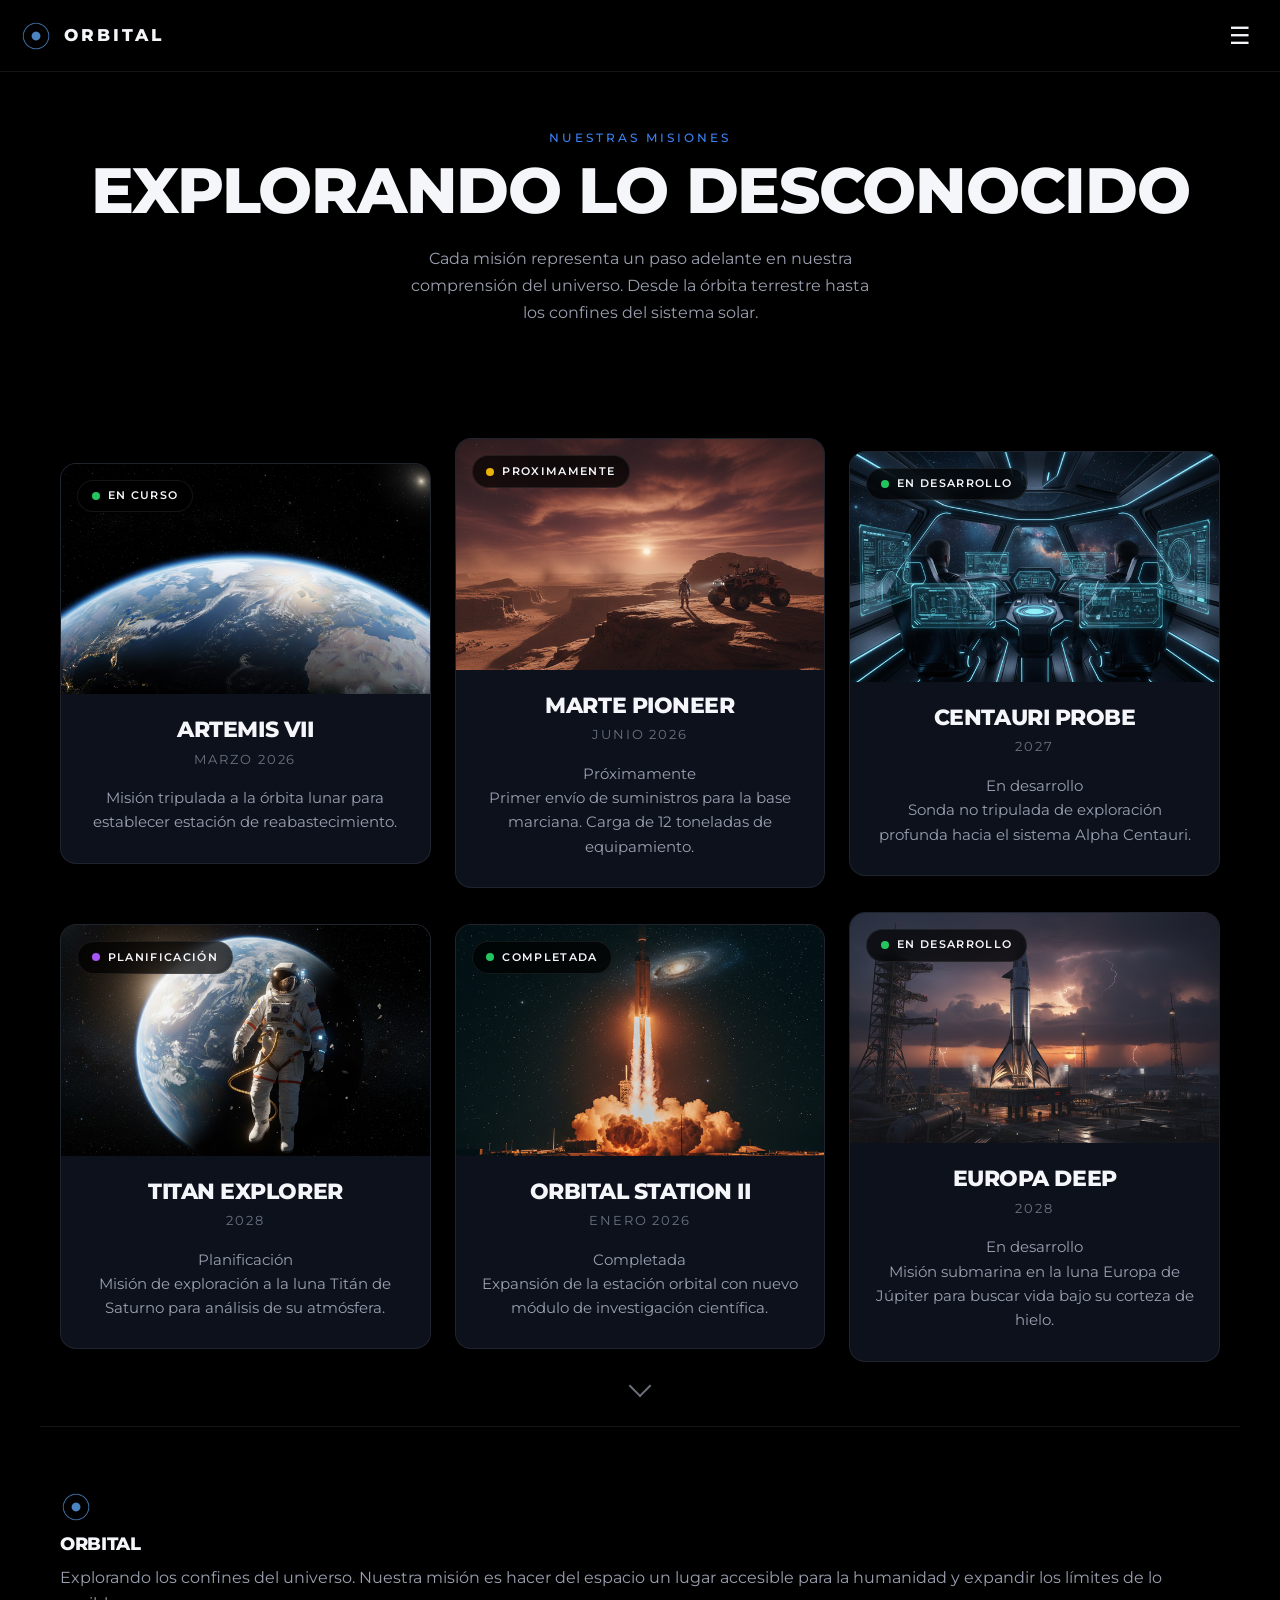
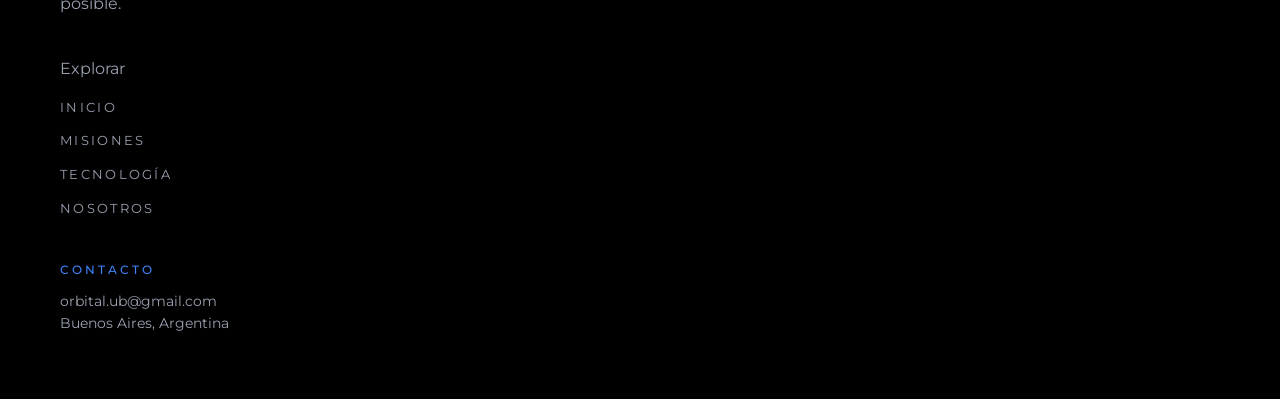
==== misiones.html @ 7d2181cd "misiones" ====
<!DOCTYPE html>
<html lang="es">

<head>
    <meta charset="UTF-8">
    <title>Orbital</title>
    <link rel="stylesheet" href="estilos.css">
</head>

<body class="pag-misiones">
    <!-- HEADER -->
    <header>
        <div id="logom">
            <img src="img/logo.png" alt="Logo Orbital">
        </div>
        <h1>Orbital</h1>
        <nav id="principal">
            <button aria-label="Abrir menú">☰</button>
            <ul>
                <li><a href="index.html">Inicio</a></li>
                <li><a href="misiones.html">Misiones</a></li>
                <li><a href="tecnologia.html">Tecnología</a></li>
                <li><a href="nosotros.html">Nosotros</a></li>
            </ul>
        </nav>
    </header>
    <!-- MAIN-->
    <main>
        <h4>Nuestras misiones</h4>
        <h2>Explorando lo desconocido</h2>
        <p>Cada misión representa un paso adelante en
            nuestra comprensión del universo. Desde la órbita
            terrestre hasta los confines del sistema solar.</p>
        <!-- ARTÍCULOS-->
        <section>
            <article>
                <figure id="tierram">
                    <img src="img/tierra.png" alt="vista espacial del planeta tierra">
                    <figcaption class="estado en-curso">En curso</figcaption>
                </figure>
                <h3>Artemis VII</h3>
                <p>Marzo 2026</p>
                <p>
                    Misión tripulada a la órbita lunar
                    para establecer estación de reabastecimiento.
                </p>
            </article>
            <article>
                <figure id="martem">
                    <img src="img/marte.png" alt="astronauta en el planeta marte">
                    <figcaption class="estado proximamente">Proximamente</figcaption>
                </figure>
                <h3>Marte pioneer</h3>
                <p>Junio 2026</p>
                <p>Próximamente</p>
                <p>
                    Primer envío de suministros para la base
                    marciana. Carga de 12 toneladas de equipamiento.
                </p>
            </article>
            <article>
                <figure id="misionm">
                    <img src="img/mision.png" alt="interior de nave espacial">
                    <figcaption class="estado en desarrollo">En desarrollo</figcaption>
                </figure>
                <h3>Centauri probe</h3>
                <p>2027</p>
                <p>En desarrollo</p>
                <p>
                    Sonda no tripulada de exploración
                    profunda hacia el sistema Alpha Centauri.
                </p>
            </article>
            <article>
                <figure id="astronautam">
                    <img src="img/astronauta.png" alt="astronauta en el espacio">
                    <figcaption class="estado planificacion">Planificación</figcaption>
                </figure>
                <h3>Titan explorer</h3>
                <p>2028</p>
                <p>Planificación</p>
                <p>
                    Misión de exploración a la luna Titán de
                    Saturno para análisis de su atmósfera.
                </p>
            </article>
            <article>
                <figure id="despeguem">
                    <img src="img/despegue.png" alt="despegue de una nave espacial">
                    <figcaption class="estado completada">Completada</figcaption>
                </figure>
                <h3>Orbital station II</h3>
                <p>Enero 2026</p>
                <p>Completada</p>
                <p>
                    Expansión de la estación orbital con
                    nuevo módulo de investigación científica.
                </p>
            </article>
            <article>
                <figure id="navem">
                    <img src="img/nave.png" alt="nave espacial por despegar">
                    <figcaption class="estado en desarrollo">En desarrollo</figcaption>
                </figure>
                <h3>Europa deep</h3>
                <p>2028</p>
                <p>En desarrollo</p>
                <p>
                    Misión submarina en la luna Europa de
                    Júpiter para buscar vida bajo su corteza
                    de hielo.
                </p>
            </article>
        </section>
    </main>
    <!-- FOOTER -->
    <footer>
        <section>
            <figure id="logo1">
                <img src="img/logo.png" alt="Logo Orbital">
            </figure>
            <h3>Orbital</h3>
            <p>
                Explorando los confines del universo. Nuestra misión es hacer del espacio
                un lugar accesible para la humanidad y expandir los límites de lo posible.
            </p>
        </section>
        <section>
            <p>Explorar</p>
            <nav id="final">
                <ul>
                    <li><a href="index.html">Inicio</a></li>
                    <li><a href="misiones.html">Misiones</a></li>
                    <li><a href="tecnologia.html">Tecnología</a></li>
                    <li><a href="nosotros.html">Nosotros</a></li>
                </ul>
            </nav>
        </section>
        <section>
            <h4>Contacto</h4>
            <address>
                <p>orbital.ub@gmail.com</p>
                <p>Buenos Aires, Argentina</p>
            </address>
        </section>
    </footer>
</body>

</html>
---- estilos.css ----
@import url('https://fonts.googleapis.com/css2?family=Montserrat:ital,wght@0,100..900;1,100..900&family=Roboto:ital,wght@0,100..900;1,100..900&display=swap');

body {
  font-family: "Montserrat", sans-serif;
  background-color: rgb(0, 0, 0);
  color: rgb(255, 249, 240);
}

/* variables */
:root {
  --color-bg: #000000;
  --color-bg-soft: #050810;
  --color-card: #0c111c;
  --color-card-hover: #131b2c;
  --color-text: #f5f6fa;
  --color-text-soft: #9aa0b0;
  --color-text-muted: #6b7280;
  --color-accent: #3b82f6;
  --color-accent-soft: #60a5fa;
  --color-border: rgba(255, 255, 255, 0.08);
  --color-border-strong: rgba(255, 255, 255, 0.15);

  /* Estados (misiones) */
  --status-green: #22c55e;
  --status-yellow: #eab308;
  --status-blue: #3b82f6;
  --status-purple: #a855f7;

  --font-base: "Montserrat", system-ui, -apple-system, "Segoe UI", Roboto, sans-serif;
  --font-display: "Montserrat", system-ui, -apple-system, sans-serif;

  --radius: 12px;
  --radius-lg: 16px;
  --container: 1200px;
  --header-h: 72px;
}

*,
*::before,
*::after {
  box-sizing: border-box;
  margin: 0;
  padding: 0;
}

html {
  scroll-behavior: smooth;
}

body {
  font-family: var(--font-base);
  font-weight: 400;
  background: var(--color-bg);
  color: var(--color-text);
  line-height: 1.6;
  -webkit-font-smoothing: antialiased;
  overflow-x: hidden;
}

img {
  display: block;
  max-width: 100%;
  height: auto;
}

a {
  color: inherit;
  text-decoration: none;
}

ul {
  list-style: none;
}

button {
  background: none;
  border: 0;
  color: inherit;
  cursor: pointer;
  font: inherit;
}

address {
  font-style: normal;
}

iframe {
  max-width: 100%;
  border: 0;
  border-radius: var(--radius);
}

/* tipografía */
h1,
h2,
h3 {
  font-family: var(--font-display);
  font-weight: 800;
  line-height: 1.05;
  letter-spacing: -0.02em;
  color: var(--color-text);
  text-transform: uppercase;
}

h1 {
  font-size: 1.1rem;
  letter-spacing: 0.18em;
}

h2 {
  font-size: clamp(2rem, 5.5vw, 4rem);
}

h3 {
  font-size: clamp(1.5rem, 3vw, 2.25rem);
}

h4 {
  font-family: var(--font-base);
  font-size: 0.75rem;
  font-weight: 500;
  letter-spacing: 0.25em;
  text-transform: uppercase;
  color: var(--color-accent);
}

p {
  color: var(--color-text-soft);
}

/* header */
body>header {
  position: fixed;
  top: 0;
  left: 0;
  right: 0;
  z-index: 100;
  display: flex;
  align-items: center;
  gap: 0.75rem;
  height: var(--header-h);
  padding: 0 1.25rem;
  background: rgba(0, 0, 0, 0.75);
  backdrop-filter: blur(12px);
  -webkit-backdrop-filter: blur(12px);
  border-bottom: 1px solid var(--color-border);
}

body>header>#logo,
body>header>#logom {
  display: flex;
  align-items: center;
  flex: 0 0 32px;
}

body>header>#logo img,
body>header>#logom img {
  width: 32px;
  height: 32px;
  object-fit: contain;
}

body>header>h1 {
  font-size: 1.05rem;
  letter-spacing: 0.18em;
  margin-right: auto;
}

/* nav principal */
nav#principal {
  position: relative;
}

nav#principal button {
  font-size: 1.5rem;
  line-height: 1;
  padding: 0.4rem 0.6rem;
  border-radius: 8px;
  transition: background 0.2s;
}

nav#principal button:hover {
  background: var(--color-border);
}

nav#principal ul {
  display: none;
  position: absolute;
  top: calc(100% + 0.75rem);
  right: 0;
  min-width: 220px;
  background: rgba(8, 12, 24, 0.98);
  border: 1px solid var(--color-border);
  border-radius: var(--radius);
  padding: 0.5rem;
  flex-direction: column;
}

nav#principal:focus-within ul,
nav#principal ul.open {
  display: flex;
}

nav#principal ul li a {
  display: block;
  padding: 0.6rem 0.9rem;
  border-radius: 8px;
  font-size: 0.85rem;
  letter-spacing: 0.18em;
  text-transform: uppercase;
  color: var(--color-text-soft);
  transition: background 0.2s, color 0.2s;
}

nav#principal ul li a:hover {
  background: var(--color-border);
  color: var(--color-text);
}

/* MAIN */
main {
  display: flex;
  flex-direction: column;
  padding-top: var(--header-h);
}

/* index*/
main>section:first-of-type {
  position: relative;
  min-height: 100vh;
  display: flex;
  flex-direction: column;
  align-items: center;
  justify-content: center;
  text-align: center;
  padding: 4rem 1.25rem 2rem;
  overflow: hidden;
}

#despeguei {
  position: absolute;
  inset: 0;
  z-index: -1;
}

#despeguei img {
  width: 100%;
  height: 100%;
  object-fit: cover;
  object-position: center;
  opacity: 0.85;
}

#despeguei::after {
  content: "";
  position: absolute;
  inset: 0;
  background: linear-gradient(180deg,
      rgba(0, 0, 0, 0.55) 0%,
      rgba(0, 0, 0, 0.2) 40%,
      rgba(0, 0, 0, 0.85) 100%);
}

main>section:first-of-type h4 {
  margin-bottom: 1rem;
}

main>section:first-of-type h2 {
  margin-bottom: 1.25rem;
}

main>section:first-of-type p {
  max-width: 520px;
  color: var(--color-text-soft);
}

main>section:first-of-type::after {
  content: "";
  position: absolute;
  bottom: 2rem;
  left: 50%;
  width: 16px;
  height: 16px;
  border-right: 2px solid var(--color-text-soft);
  border-bottom: 2px solid var(--color-text-soft);
  transform: translateX(-50%) rotate(45deg);
  opacity: 0.7;
  animation: bounce 2s infinite;
}

@keyframes bounce {

  0%,
  100% {
    transform: translateX(-50%) rotate(45deg) translateY(0);
  }

  50% {
    transform: translateX(-50%) rotate(45deg) translateY(8px);
  }
}

/* sección 2*/
main>section:nth-of-type(2) {
  display: flex;
  flex-direction: column;
}

/* estadísticas*/
main>section:nth-of-type(2)>ul {
  display: flex;
  flex-wrap: wrap;
  justify-content: center;
  gap: 2.5rem 1rem;
  padding: 4rem 1.25rem;
  max-width: var(--container);
  width: 100%;
  margin: 0 auto;
  text-align: center;
}

main>section:nth-of-type(2)>ul li {
  flex: 1 1 calc(50% - 1rem);
  /* 2 columnas en mobile */
  display: flex;
  flex-direction: column;
  gap: 0.4rem;
  min-width: 120px;
}

main>section:nth-of-type(2)>ul li h4 {
  font-family: var(--font-display);
  font-size: clamp(2rem, 6vw, 3rem);
  font-weight: 800;
  color: var(--color-text);
  letter-spacing: -0.02em;
  text-transform: none;
}

main>section:nth-of-type(2)>ul li a {
  font-size: 0.7rem;
  letter-spacing: 0.2em;
  text-transform: uppercase;
  color: var(--color-text-soft);
  cursor: default;
}

/*misión destacada*/
main>section:nth-of-type(2)>section:nth-of-type(1) {
  display: flex;
  flex-direction: column;
  gap: 2rem;
  align-items: stretch;
  padding: 3rem 1.25rem;
  max-width: var(--container);
  width: 100%;
  margin: 0 auto;
}

#astronautai {
  flex: 1 1 50%;
}

#astronautai img {
  width: 100%;
  aspect-ratio: 4 / 3;
  object-fit: cover;
  border-radius: var(--radius);
}

main>section:nth-of-type(2)>section:nth-of-type(1) article {
  flex: 1 1 50%;
  display: flex;
  flex-direction: column;
  justify-content: center;
  gap: 1rem;
}

main>section:nth-of-type(2)>section:nth-of-type(1) article h2 {
  font-size: clamp(1.75rem, 4vw, 2.5rem);
  line-height: 1.1;
}

main>section:nth-of-type(2)>section:nth-of-type(1) article a {
  margin-top: 0.5rem;
  align-self: flex-start;
  font-size: 0.75rem;
  letter-spacing: 0.2em;
  text-transform: uppercase;
  color: var(--color-text);
  border-bottom: 1px solid var(--color-border-strong);
  padding-bottom: 0.4rem;
  transition: color 0.2s, border-color 0.2s;
}

main>section:nth-of-type(2)>section:nth-of-type(1) article a:hover {
  color: var(--color-accent);
  border-color: var(--color-accent);
}

/* vanguardia */
#vanguardia {
  padding: 3rem 1.25rem;
  max-width: var(--container);
  width: 100%;
  margin: 0 auto;
  display: flex;
  flex-direction: column;
  gap: 1.5rem;
}

#vanguardia h4 {
  margin-bottom: 0;
}

#vanguardia h2 {
  font-size: clamp(1.75rem, 4vw, 2.5rem);
  line-height: 1.1;
}

#vanguardia ul {
  display: flex;
  flex-direction: column;
  gap: 1.5rem;
}

#vanguardia ul li {
  display: flex;
  flex-direction: column;
  gap: 0.5rem;
  padding: 1.5rem;
  background: var(--color-card);
  border-radius: var(--radius);
  border: 1px solid var(--color-border);
}

#vanguardia>a {
  align-self: flex-start;
  font-size: 0.75rem;
  letter-spacing: 0.2em;
  text-transform: uppercase;
  color: var(--color-text);
  border-bottom: 1px solid var(--color-border-strong);
  padding-bottom: 0.4rem;
  transition: color 0.2s, border-color 0.2s;
}

#vanguardia>a:hover {
  color: var(--color-accent);
  border-color: var(--color-accent);
}

/* tierra */
#ungransalto {
  padding: 3rem 1.25rem;
  max-width: var(--container);
  width: 100%;
  margin: 0 auto;
  display: flex;
  flex-direction: column;
  gap: 1.5rem;
}

#tierrai img {
  width: 100%;
  aspect-ratio: 4 / 3;
  object-fit: cover;
  border-radius: var(--radius);
}

#ungransalto h3 {
  font-size: clamp(1.75rem, 4vw, 2.5rem);
  line-height: 1.1;
}
/* TECNOLOGÍA - MOBILE FIRST */

main {
  padding-top: var(--header-h);
}

/* ancho general de la página tecnología */
.pag-tecnologia main > h4,
.pag-tecnologia main > h2,
.pag-tecnologia main > p,
.pag-tecnologia main > h3,
.pag-tecnologia #misiont,
.pag-tecnologia .cards-grid {
  width: min(100% - 2.5rem, 1200px);
  margin-left: auto;
  margin-right: auto;
}

/* texto superior */
.pag-tecnologia main > h4 {
  padding-top: 3.5rem;
  margin-bottom: 0.8rem;
  font-size: 0.7rem;
  letter-spacing: 0.22em;
}

.pag-tecnologia main > h2  {
  font-size: clamp(1.9rem, 10vw, 3.8rem);
  line-height: 0.95;
  margin-bottom: 1.2rem;
  max-width: 520px;
}

.pag-tecnologia main > p {
  font-size: 1rem;
  line-height: 1.8;
  max-width: 480px;
  margin-bottom: 2.2rem;
}

/* imagen */
.pag-tecnologia #misiont {
  margin-bottom: 1.8rem;
}

.pag-tecnologia #misiont img {
  width: 100%;
  aspect-ratio: 4 / 3;
  object-fit: cover;
  border-radius: var(--radius);
}

/* título sobre imagen */
.pag-tecnologia main > h3 {
  font-size: clamp(1.4rem, 6vw, 2.4rem);
  line-height: 1.05;
  text-align: center;
  margin-top: -7.5rem;
  margin-bottom: 5rem;
  position: relative;
  z-index: 2;
}

/* cards */
.pag-tecnologia cards-grid {
  display: flex;
  flex-direction: column;
  gap: 1.8rem;
  padding-bottom: 4.5rem;
}

.pag-tecnologia card-tech {
  background: #05070d;
  border: 1px solid rgba(59, 130, 246, 0.12);
  border-radius: 14px;
  padding: 2.2rem 1.9rem;
  min-height: 260px;
  display: flex;
  flex-direction: column;
  gap: 1rem;
}

.pag-tecnologia card-tech .icono {
  width: 48px;
  height: 48px;
  border-radius: 10px;
  background: rgba(59, 130, 246, 0.18);
  color: var(--color-accent-soft);
  display: flex;
  align-items: center;
  justify-content: center;
  font-size: 2rem;
  line-height: 1;
}

.pag-tecnologia card-tech h4 {
  font-size: 1.35rem;
  line-height: 1.25;
  font-weight: 800;
  letter-spacing: 0;
  text-transform: none;
  color: var(--color-text);
}

.pag-tecnologia card-tech p {
  font-size: 1rem;
  line-height: 1.75;
  color: var(--color-text-soft);
}

/* TABLET / COMPU */
@media (min-width: 768px) {
  .pag-tecnologia main > h4,
  .pag-tecnologia main > h2,
  .pag-tecnologia main > p {
    width: min(100% - 4rem, 1200px);
  }

 .pag-tecnologia main > h2 {
    max-width: 800px;
  }

  .pag-tecnologia main > p {
    max-width: 620px;
    margin-left: calc((100% - min(100% - 4rem, 1200px)) / 2);
    margin-right: auto;
  }

  .pag-tecnologia #misiont {
    width: min(100% - 4rem, 1200px);
  }

 .pag-tecnologia #misiont img {
    aspect-ratio: 16 / 7;
  }

  .pag-tecnologia main > h3 {
    margin-top: -6rem;
    margin-bottom: 5rem;
  }

 .pag-tecnologia cards-grid {
    width: min(100% - 4rem, 1200px);
    display: grid;
    grid-template-columns: repeat(2, 1fr);
    gap: 1.5rem;
  }
}

/* DESKTOP GRANDE */
@media (min-width: 1100px) {
 .pag-tecnologia main > h4 {
    padding-top: 5rem;
  }

  .pag-tecnologia cards-grid {
    grid-template-columns: repeat(3, 1fr);
  }

  .pag-tecnologia card-tech {
    min-height: 300px;
    padding: 2.4rem;
  }
}
/* FOOTER */
footer {
  display: flex;
  flex-direction: column;
  gap: 2.5rem;
  padding: 4rem 1.25rem;
  max-width: var(--container);
  width: 100%;
  margin: 0 auto;
  border-top: 1px solid var(--color-border);
}

footer section {
  display: flex;
  flex-direction: column;
  gap: 0.75rem;
}

footer #logo1 img {
  width: 32px;
  height: 32px;
  object-fit: contain;
}

footer h3 {
  font-size: 1.1rem;
}

footer nav#final ul {
  display: flex;
  flex-direction: column;
  gap: 0.5rem;
}

footer nav#final ul li a {
  font-size: 0.8rem;
  letter-spacing: 0.18em;
  text-transform: uppercase;
  color: var(--color-text-soft);
  transition: color 0.2s;
}

footer nav#final ul li a:hover {
  color: var(--color-text);
}

footer address p {
  font-size: 0.85rem;
  color: var(--color-text-soft);
}

footer iframe {
  width: 100%;
  height: 220px;
  border-radius: var(--radius);
}
/*PÁGINA MISIONES */

.pag-misiones main > h4 {
  padding-top: 3.5rem;
  margin-bottom: 0.8rem;
  text-align: center;
  width: min(100% - 2.5rem, 1200px);
  margin-left: auto;
  margin-right: auto;
}

.pag-misiones main > h2 {
  font-size: clamp(2.2rem, 10vw, 4rem);
  line-height: 0.95;
  text-align: center;
  margin-bottom: 1.5rem;
  width: min(100% - 2.5rem, 1200px);
  margin-left: auto;
  margin-right: auto;
}

.pag-misiones main > p {
  text-align: center;
  max-width: 520px;
  margin: 0 auto 3rem;
  padding: 0 1.25rem;
  color: var(--color-text-soft);
  line-height: 1.7;
}

.pag-misiones main > section {
  display: flex;
  flex-direction: column;
  gap: 2rem;
  width: min(100% - 2.5rem, 1200px);
  margin: 0 auto;
  padding-bottom: 4rem;
}

.pag-misiones main > section > article {
  background: var(--color-card);
  border: 1px solid var(--color-border);
  border-radius: var(--radius-lg);
  overflow: hidden;
  display: flex;
  flex-direction: column;
  transition: border-color 0.3s, transform 0.3s;
}

.pag-misiones main > section > article:hover {
  border-color: var(--color-border-strong);
  transform: translateY(-4px);
}

.pag-misiones main > section > article figure {
  position: relative;
  width: 100%;
  aspect-ratio: 16 / 10;
  overflow: hidden;
}

.pag-misiones main > section > article figure img {
  width: 100%;
  height: 100%;
  object-fit: cover;
}

.pag-misiones main > section > article figure figcaption {
  position: absolute;
  top: 1rem;
  left: 1rem;
  display: inline-flex;
  align-items: center;
  gap: 0.5rem;
  padding: 0.4rem 0.85rem;
  background: rgba(0, 0, 0, 0.7);
  backdrop-filter: blur(8px);
  -webkit-backdrop-filter: blur(8px);
  border: 1px solid var(--color-border);
  border-radius: 999px;
  font-size: 0.7rem;
  font-weight: 600;
  letter-spacing: 0.12em;
  text-transform: uppercase;
  color: var(--color-text);
}

.pag-misiones main > section > article figure figcaption::before {
  content: "";
  width: 8px;
  height: 8px;
  border-radius: 50%;
  background: var(--status-green);
}

.pag-misiones main > section > article figure figcaption.proximamente::before {
  background: var(--status-yellow);
}

.pag-misiones main > section > article figure figcaption.en-desarrollo::before {
  background: var(--status-blue);
}

.pag-misiones main > section > article figure figcaption.planificacion::before {
  background: var(--status-purple);
}

.pag-misiones main > section > article figure figcaption.completada::before {
  background: var(--status-green);
}

.pag-misiones main > section > article h3 {
  font-size: 1.4rem;
  padding: 1.5rem 1.5rem 0;
  margin-bottom: 0.5rem;
}

.pag-misiones main > section > article p {
  padding: 0 1.5rem;
  color: var(--color-text-soft);
  font-size: 0.95rem;
  line-height: 1.6;
}

.pag-misiones main > section > article h3 + p {
  font-size: 0.8rem;
  letter-spacing: 0.15em;
  text-transform: uppercase;
  color: var(--color-text-muted);
  margin-bottom: 1rem;
}

.pag-misiones main > section > article p:last-child {
  padding-bottom: 1.75rem;
}

@media (min-width: 768px) {
  .pag-misiones main > section {
    display: grid;
    grid-template-columns: repeat(2, 1fr);
    gap: 1.5rem;
  }
}

@media (min-width: 1100px) {
  .pag-misiones main > section {
    grid-template-columns: repeat(3, 1fr);
  }
}
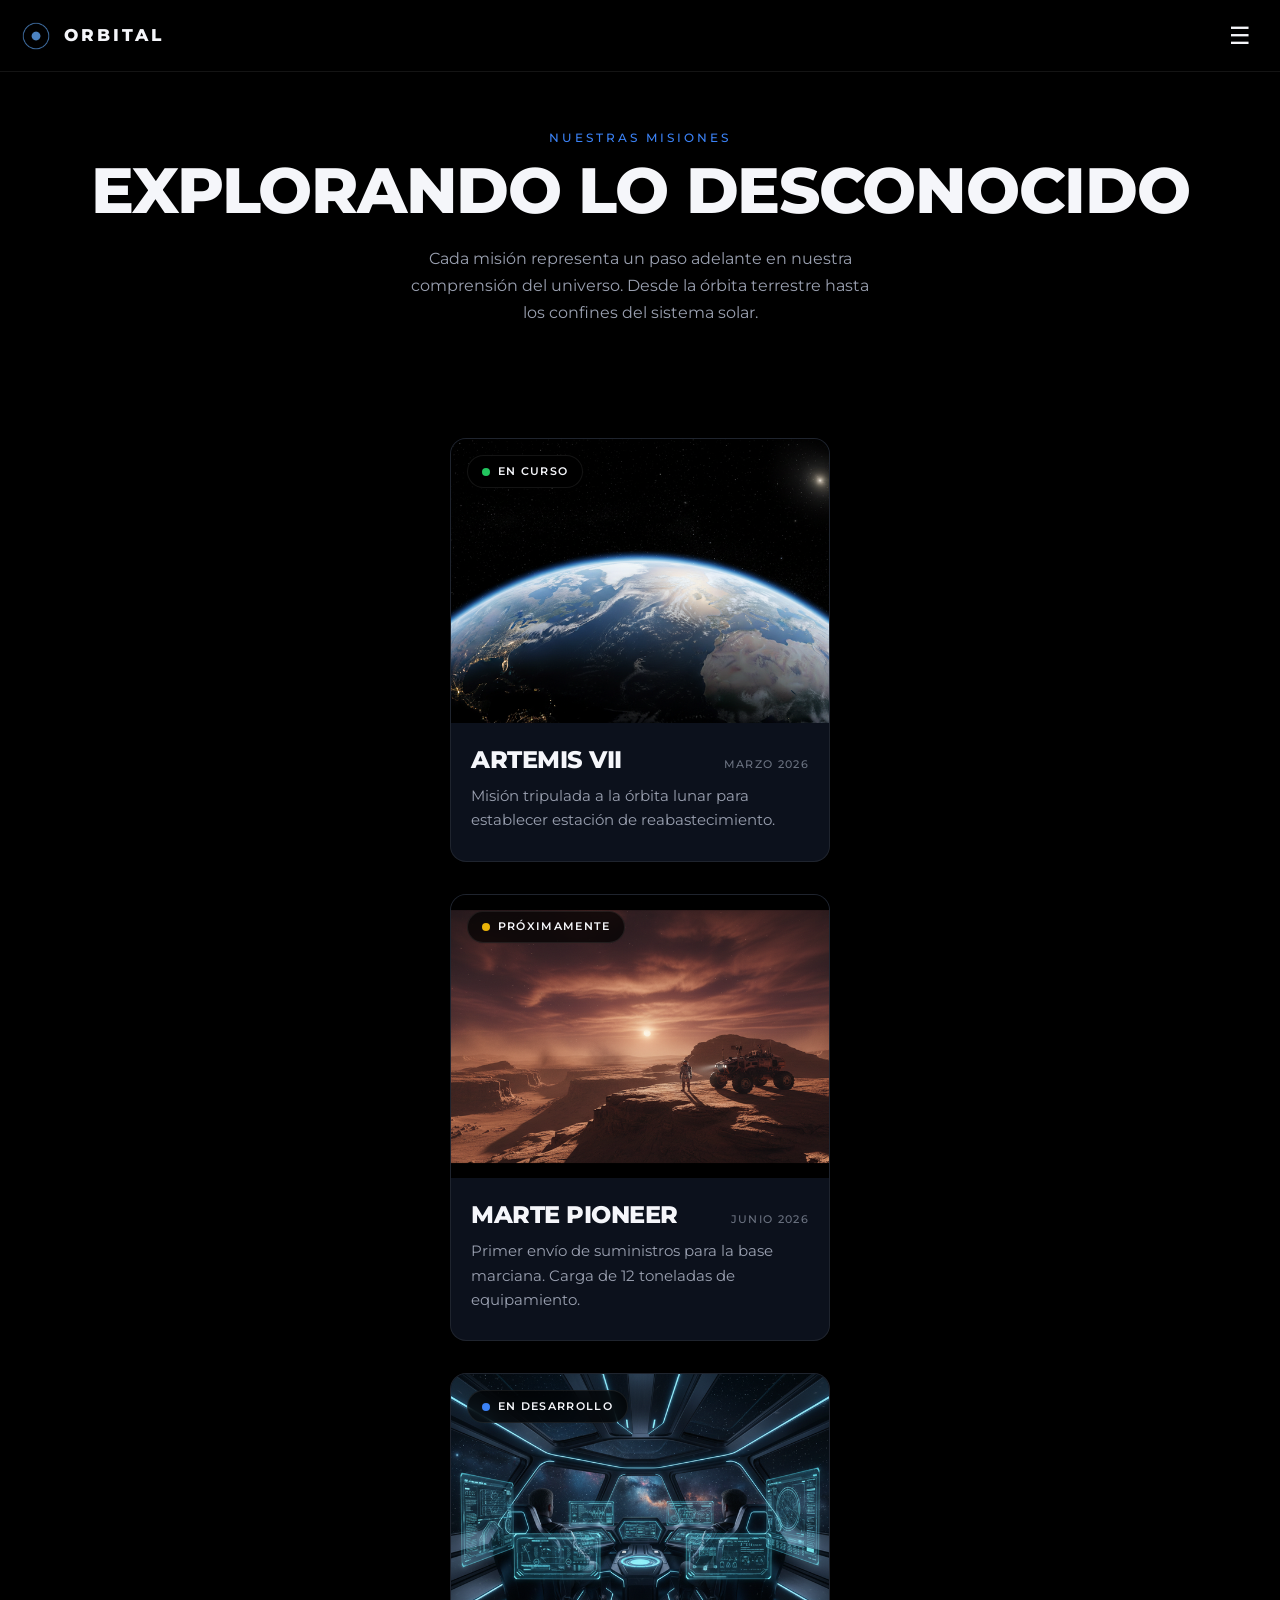
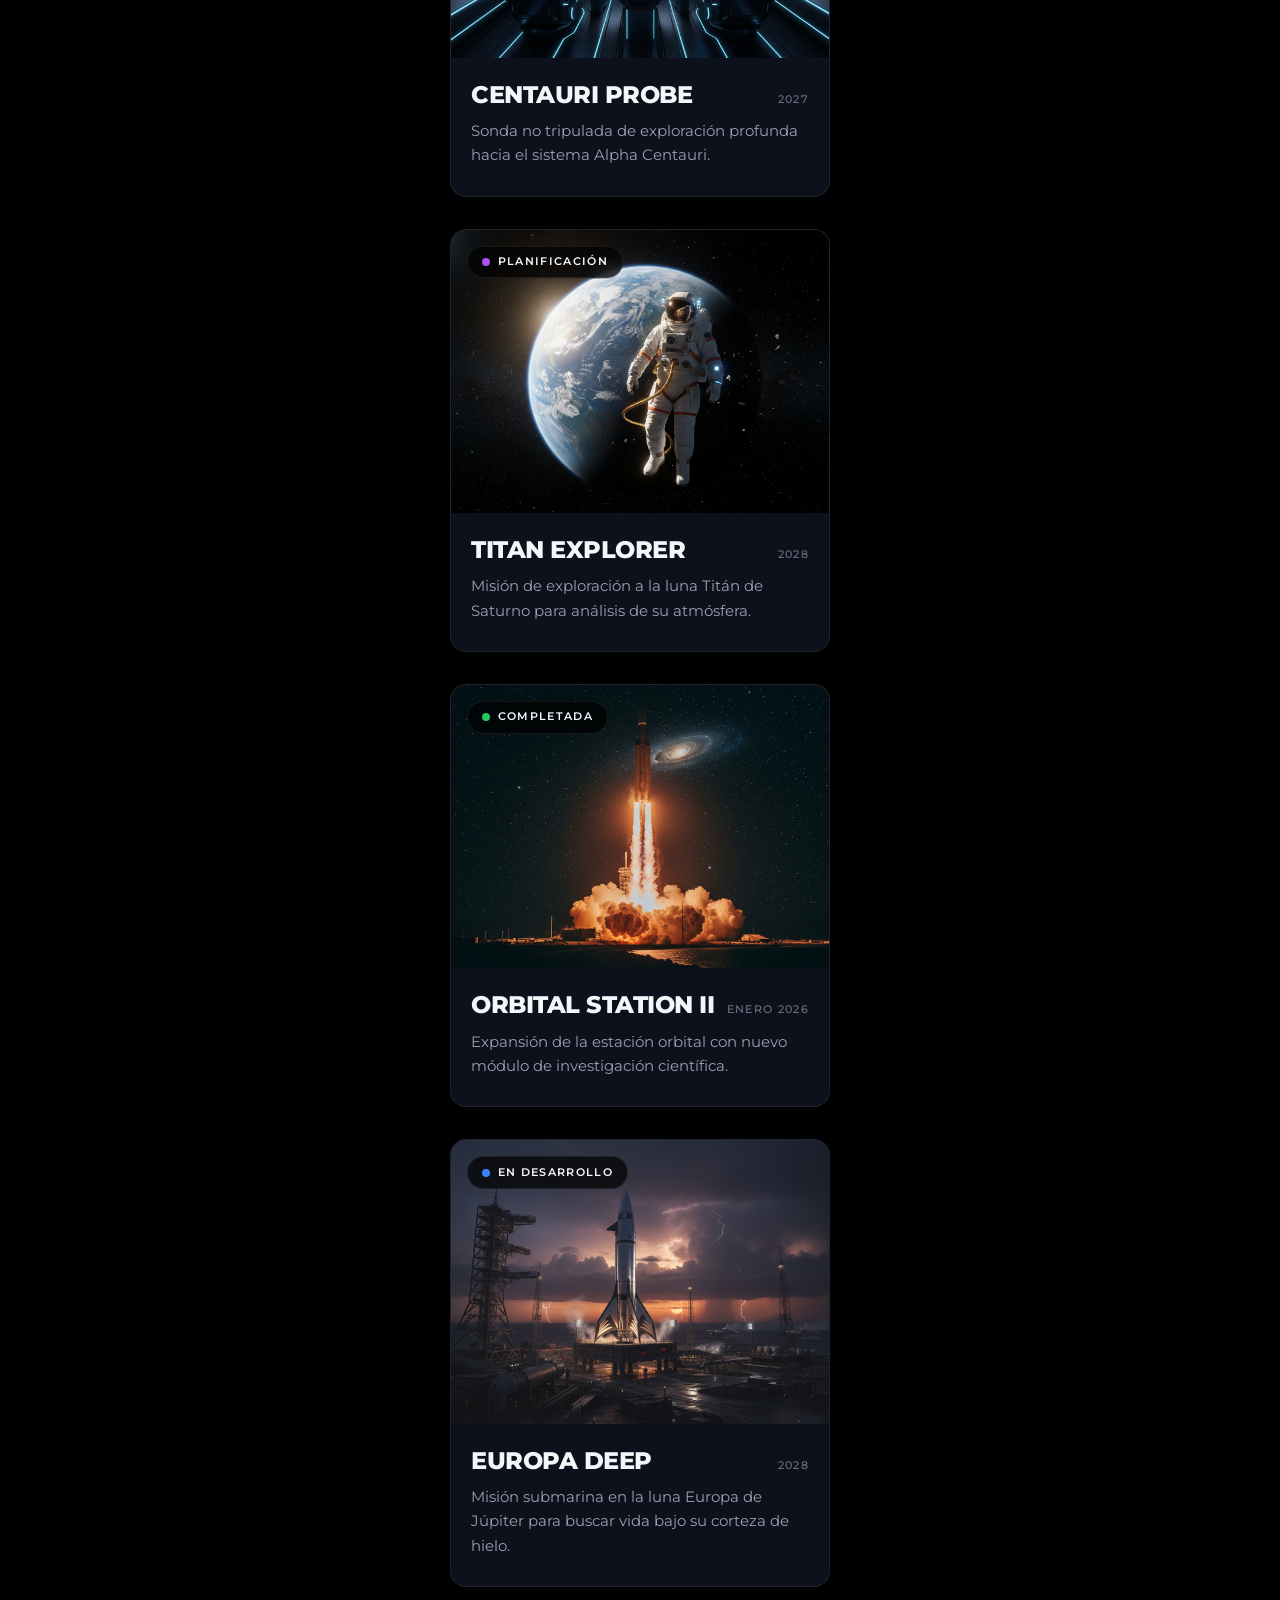
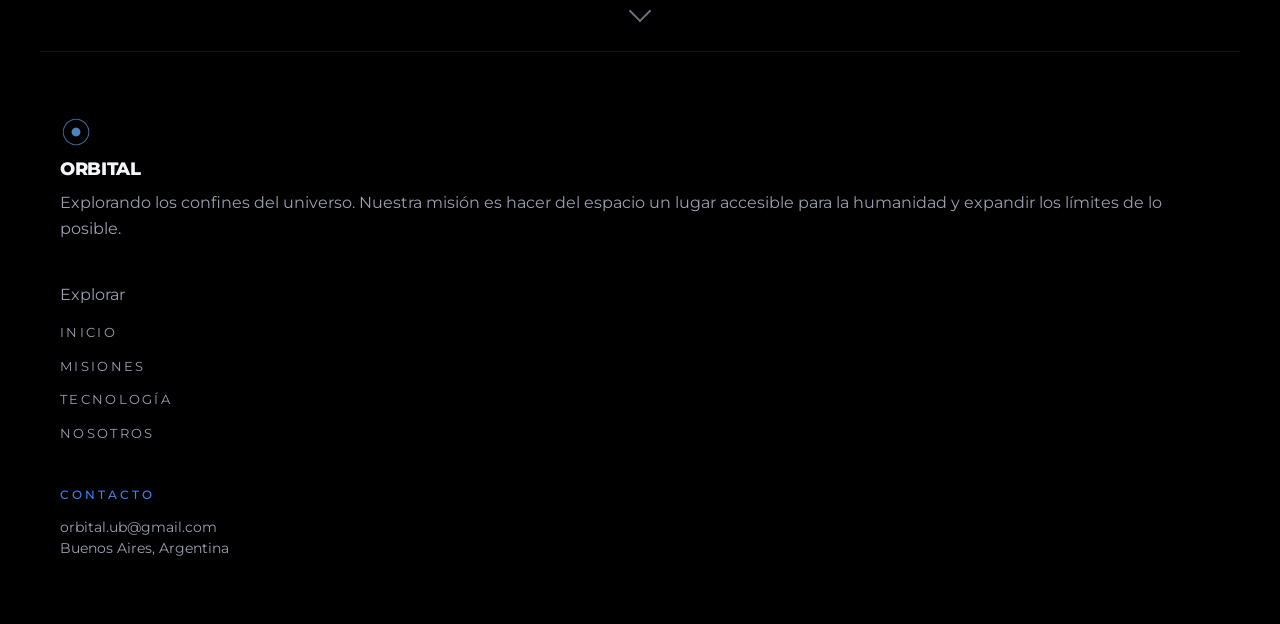
==== commit 17143247: "misiones" ====
--- a/misiones.html
+++ b/misiones.html
@@ -38,78 +38,53 @@
                     <img src="img/tierra.png" alt="vista espacial del planeta tierra">
                     <figcaption class="estado en-curso">En curso</figcaption>
                 </figure>
-                <h3>Artemis VII</h3>
-                <p>Marzo 2026</p>
-                <p>
-                    Misión tripulada a la órbita lunar
-                    para establecer estación de reabastecimiento.
-                </p>
+                <h3>Artemis VII <small>Marzo 2026</small></h3>
+                <p>Misión tripulada a la órbita lunar para establecer estación de reabastecimiento.</p>
             </article>
+
             <article>
                 <figure id="martem">
                     <img src="img/marte.png" alt="astronauta en el planeta marte">
-                    <figcaption class="estado proximamente">Proximamente</figcaption>
+                    <figcaption class="estado proximamente">Próximamente</figcaption>
                 </figure>
-                <h3>Marte pioneer</h3>
-                <p>Junio 2026</p>
-                <p>Próximamente</p>
-                <p>
-                    Primer envío de suministros para la base
-                    marciana. Carga de 12 toneladas de equipamiento.
-                </p>
+                <h3>Marte Pioneer <small>Junio 2026</small></h3>
+                <p>Primer envío de suministros para la base marciana. Carga de 12 toneladas de equipamiento.</p>
             </article>
+
             <article>
                 <figure id="misionm">
                     <img src="img/mision.png" alt="interior de nave espacial">
-                    <figcaption class="estado en desarrollo">En desarrollo</figcaption>
+                    <figcaption class="estado en-desarrollo">En desarrollo</figcaption>
                 </figure>
-                <h3>Centauri probe</h3>
-                <p>2027</p>
-                <p>En desarrollo</p>
-                <p>
-                    Sonda no tripulada de exploración
-                    profunda hacia el sistema Alpha Centauri.
-                </p>
+                <h3>Centauri Probe <small>2027</small></h3>
+                <p>Sonda no tripulada de exploración profunda hacia el sistema Alpha Centauri.</p>
             </article>
+
             <article>
                 <figure id="astronautam">
                     <img src="img/astronauta.png" alt="astronauta en el espacio">
                     <figcaption class="estado planificacion">Planificación</figcaption>
                 </figure>
-                <h3>Titan explorer</h3>
-                <p>2028</p>
-                <p>Planificación</p>
-                <p>
-                    Misión de exploración a la luna Titán de
-                    Saturno para análisis de su atmósfera.
-                </p>
+                <h3>Titan Explorer <small>2028</small></h3>
+                <p>Misión de exploración a la luna Titán de Saturno para análisis de su atmósfera.</p>
             </article>
+
             <article>
                 <figure id="despeguem">
                     <img src="img/despegue.png" alt="despegue de una nave espacial">
                     <figcaption class="estado completada">Completada</figcaption>
                 </figure>
-                <h3>Orbital station II</h3>
-                <p>Enero 2026</p>
-                <p>Completada</p>
-                <p>
-                    Expansión de la estación orbital con
-                    nuevo módulo de investigación científica.
-                </p>
+                <h3>Orbital Station II <small>Enero 2026</small></h3>
+                <p>Expansión de la estación orbital con nuevo módulo de investigación científica.</p>
             </article>
+
             <article>
                 <figure id="navem">
                     <img src="img/nave.png" alt="nave espacial por despegar">
-                    <figcaption class="estado en desarrollo">En desarrollo</figcaption>
+                    <figcaption class="estado en-desarrollo">En desarrollo</figcaption>
                 </figure>
-                <h3>Europa deep</h3>
-                <p>2028</p>
-                <p>En desarrollo</p>
-                <p>
-                    Misión submarina en la luna Europa de
-                    Júpiter para buscar vida bajo su corteza
-                    de hielo.
-                </p>
+                <h3>Europa Deep <small>2028</small></h3>
+                <p>Misión submarina en la luna Europa de Júpiter para buscar vida bajo su corteza de hielo.</p>
             </article>
         </section>
     </main>
--- a/estilos.css
+++ b/estilos.css
@@ -474,11 +474,12 @@
 }
 /* TECNOLOGÍA - MOBILE FIRST */
 
-main {
+/* PÁGINA TECNOLOGÍA - MOBILE FIRST */
+
+.pag-tecnologia main {
   padding-top: var(--header-h);
 }
 
-/* ancho general de la página tecnología */
 .pag-tecnologia main > h4,
 .pag-tecnologia main > h2,
 .pag-tecnologia main > p,
@@ -490,7 +491,6 @@
   margin-right: auto;
 }
 
-/* texto superior */
 .pag-tecnologia main > h4 {
   padding-top: 3.5rem;
   margin-bottom: 0.8rem;
@@ -498,7 +498,7 @@
   letter-spacing: 0.22em;
 }
 
-.pag-tecnologia main > h2  {
+.pag-tecnologia main > h2 {
   font-size: clamp(1.9rem, 10vw, 3.8rem);
   line-height: 0.95;
   margin-bottom: 1.2rem;
@@ -512,7 +512,6 @@
   margin-bottom: 2.2rem;
 }
 
-/* imagen */
 .pag-tecnologia #misiont {
   margin-bottom: 1.8rem;
 }
@@ -524,7 +523,6 @@
   border-radius: var(--radius);
 }
 
-/* título sobre imagen */
 .pag-tecnologia main > h3 {
   font-size: clamp(1.4rem, 6vw, 2.4rem);
   line-height: 1.05;
@@ -533,17 +531,17 @@
   margin-bottom: 5rem;
   position: relative;
   z-index: 2;
-}
-
-/* cards */
-.pag-tecnologia cards-grid {
+  color: var(--color-text);
+}
+
+.pag-tecnologia .cards-grid {
   display: flex;
   flex-direction: column;
   gap: 1.8rem;
   padding-bottom: 4.5rem;
 }
 
-.pag-tecnologia card-tech {
+.pag-tecnologia .card-tech {
   background: #05070d;
   border: 1px solid rgba(59, 130, 246, 0.12);
   border-radius: 14px;
@@ -554,7 +552,7 @@
   gap: 1rem;
 }
 
-.pag-tecnologia card-tech .icono {
+.pag-tecnologia .card-tech .icono {
   width: 48px;
   height: 48px;
   border-radius: 10px;
@@ -563,11 +561,11 @@
   display: flex;
   align-items: center;
   justify-content: center;
-  font-size: 2rem;
+  font-size: 1.5rem;
   line-height: 1;
 }
 
-.pag-tecnologia card-tech h4 {
+.pag-tecnologia .card-tech h4 {
   font-size: 1.35rem;
   line-height: 1.25;
   font-weight: 800;
@@ -576,13 +574,13 @@
   color: var(--color-text);
 }
 
-.pag-tecnologia card-tech p {
+.pag-tecnologia .card-tech p {
   font-size: 1rem;
   line-height: 1.75;
   color: var(--color-text-soft);
 }
 
-/* TABLET / COMPU */
+/* TABLET */
 @media (min-width: 768px) {
   .pag-tecnologia main > h4,
   .pag-tecnologia main > h2,
@@ -590,21 +588,19 @@
     width: min(100% - 4rem, 1200px);
   }
 
- .pag-tecnologia main > h2 {
+  .pag-tecnologia main > h2 {
     max-width: 800px;
   }
 
   .pag-tecnologia main > p {
     max-width: 620px;
-    margin-left: calc((100% - min(100% - 4rem, 1200px)) / 2);
-    margin-right: auto;
   }
 
   .pag-tecnologia #misiont {
     width: min(100% - 4rem, 1200px);
   }
 
- .pag-tecnologia #misiont img {
+  .pag-tecnologia #misiont img {
     aspect-ratio: 16 / 7;
   }
 
@@ -613,7 +609,7 @@
     margin-bottom: 5rem;
   }
 
- .pag-tecnologia cards-grid {
+  .pag-tecnologia .cards-grid {
     width: min(100% - 4rem, 1200px);
     display: grid;
     grid-template-columns: repeat(2, 1fr);
@@ -621,21 +617,22 @@
   }
 }
 
-/* DESKTOP GRANDE */
+/* DESKTOP */
 @media (min-width: 1100px) {
- .pag-tecnologia main > h4 {
+  .pag-tecnologia main > h4 {
     padding-top: 5rem;
   }
 
-  .pag-tecnologia cards-grid {
+  .pag-tecnologia .cards-grid {
     grid-template-columns: repeat(3, 1fr);
   }
 
-  .pag-tecnologia card-tech {
+  .pag-tecnologia .card-tech {
     min-height: 300px;
     padding: 2.4rem;
   }
 }
+
 /* FOOTER */
 footer {
   display: flex;
@@ -726,7 +723,7 @@
   display: flex;
   flex-direction: column;
   gap: 2rem;
-  width: min(100% - 2.5rem, 1200px);
+  width: min(100% - 2.5rem, 420px);
   margin: 0 auto;
   padding-bottom: 4rem;
 }
@@ -749,7 +746,7 @@
 .pag-misiones main > section > article figure {
   position: relative;
   width: 100%;
-  aspect-ratio: 16 / 10;
+  aspect-ratio: 4 / 3;
   overflow: hidden;
 }
 
@@ -804,40 +801,33 @@
 }
 
 .pag-misiones main > section > article h3 {
-  font-size: 1.4rem;
-  padding: 1.5rem 1.5rem 0;
-  margin-bottom: 0.5rem;
+  font-size: 1.5rem;
+  padding: 1.5rem 1.25rem 0;
+  margin-bottom: 0.75rem;
+  display: flex;
+  justify-content: space-between;
+  align-items: baseline;
+  gap: 0.5rem;
+  text-align: left;
+}
+
+.pag-misiones main > section > article h3 small {
+  font-size: 0.7rem;
+  letter-spacing: 0.12em;
+  text-transform: uppercase;
+  color: var(--color-text-muted);
+  font-weight: 500;
+  flex-shrink: 0;
 }
 
 .pag-misiones main > section > article p {
-  padding: 0 1.5rem;
+  padding: 0 1.25rem;
   color: var(--color-text-soft);
   font-size: 0.95rem;
   line-height: 1.6;
-}
-
-.pag-misiones main > section > article h3 + p {
-  font-size: 0.8rem;
-  letter-spacing: 0.15em;
-  text-transform: uppercase;
-  color: var(--color-text-muted);
-  margin-bottom: 1rem;
+  text-align: left;
 }
 
 .pag-misiones main > section > article p:last-child {
   padding-bottom: 1.75rem;
-}
-
-@media (min-width: 768px) {
-  .pag-misiones main > section {
-    display: grid;
-    grid-template-columns: repeat(2, 1fr);
-    gap: 1.5rem;
-  }
-}
-
-@media (min-width: 1100px) {
-  .pag-misiones main > section {
-    grid-template-columns: repeat(3, 1fr);
-  }
 }
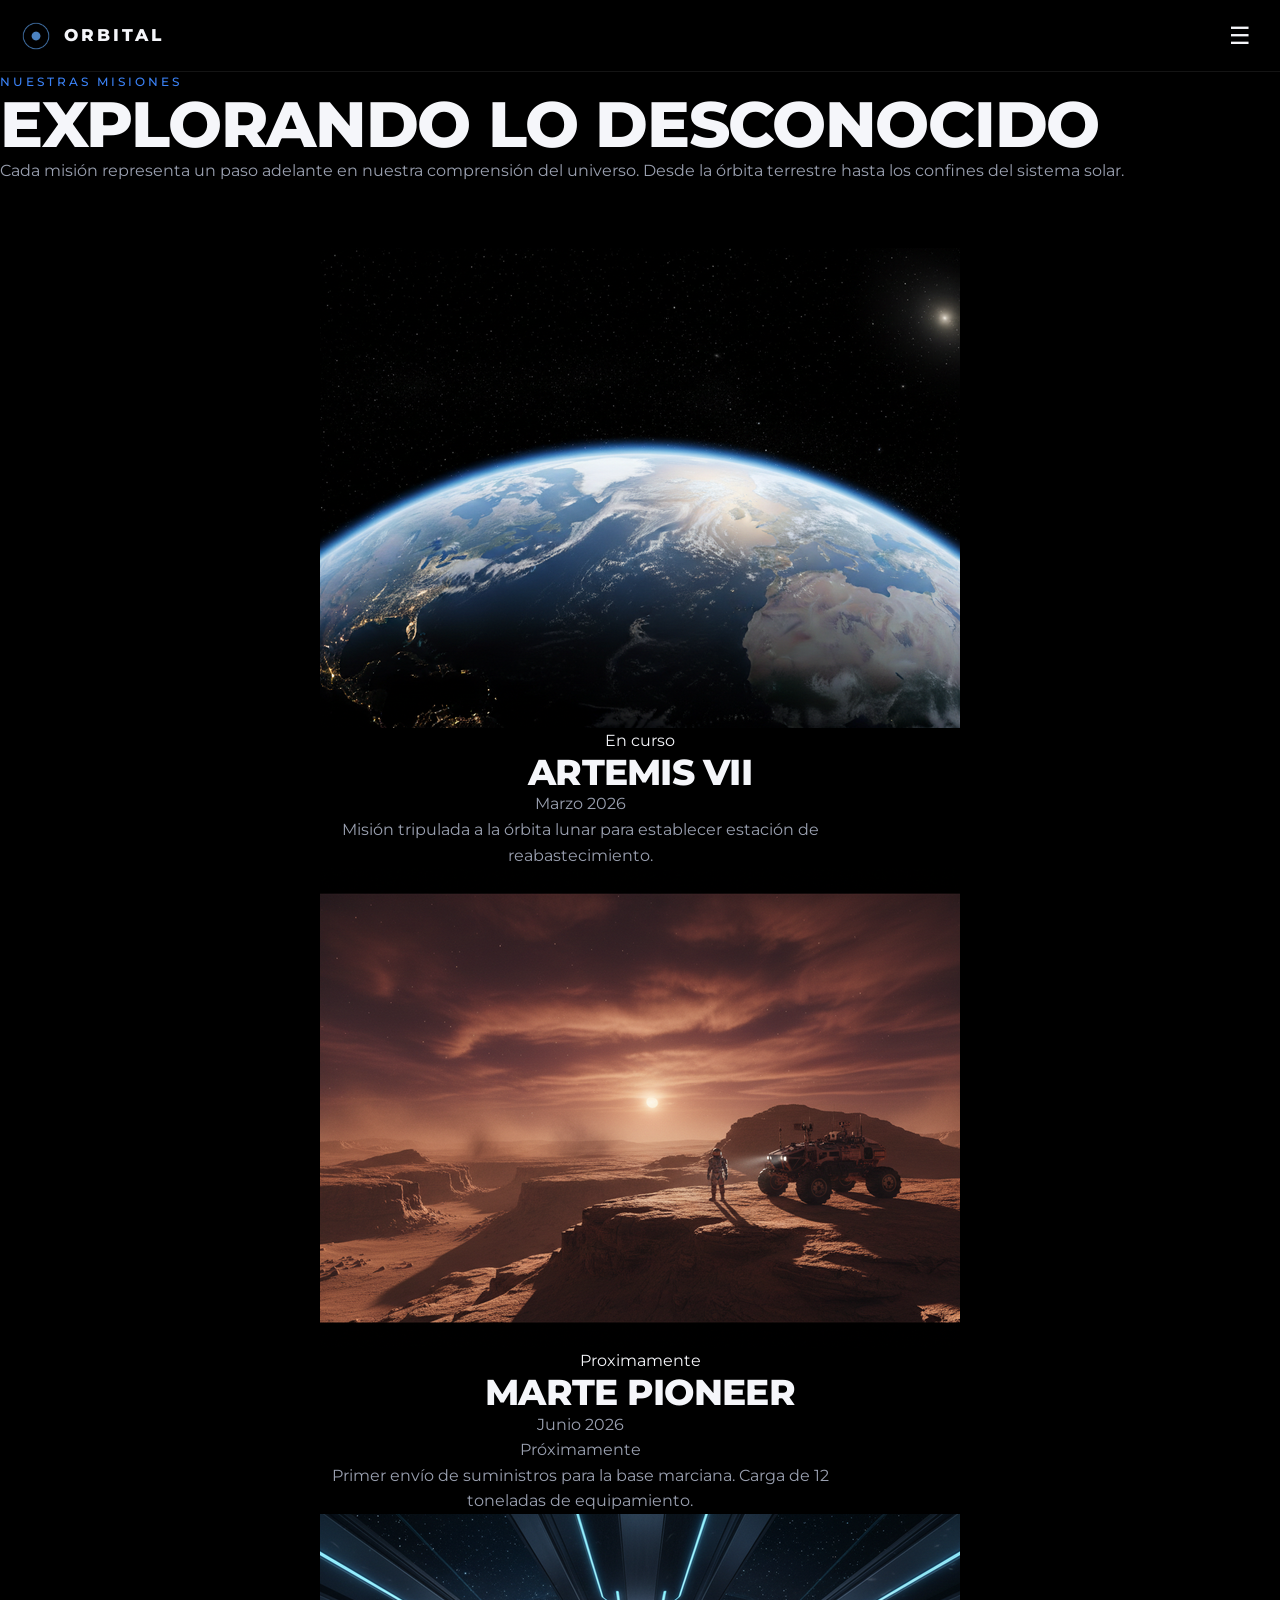
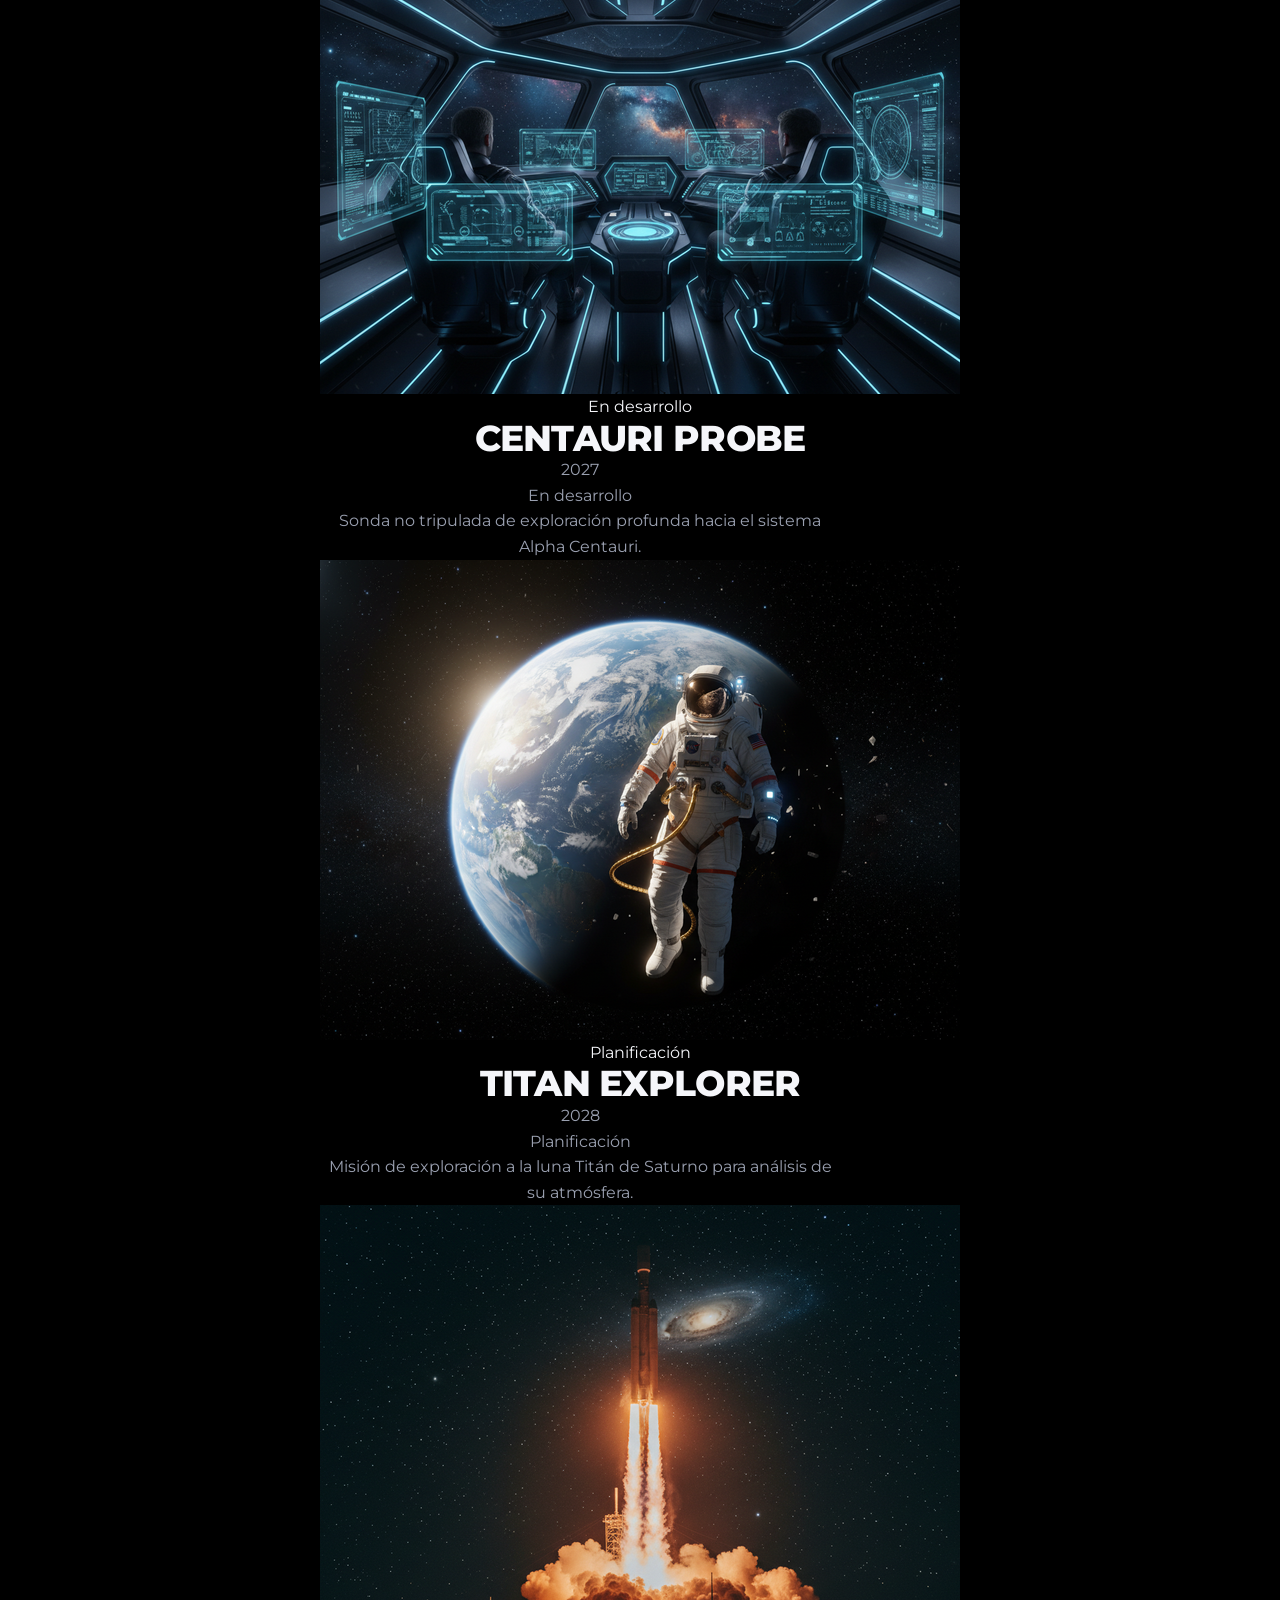
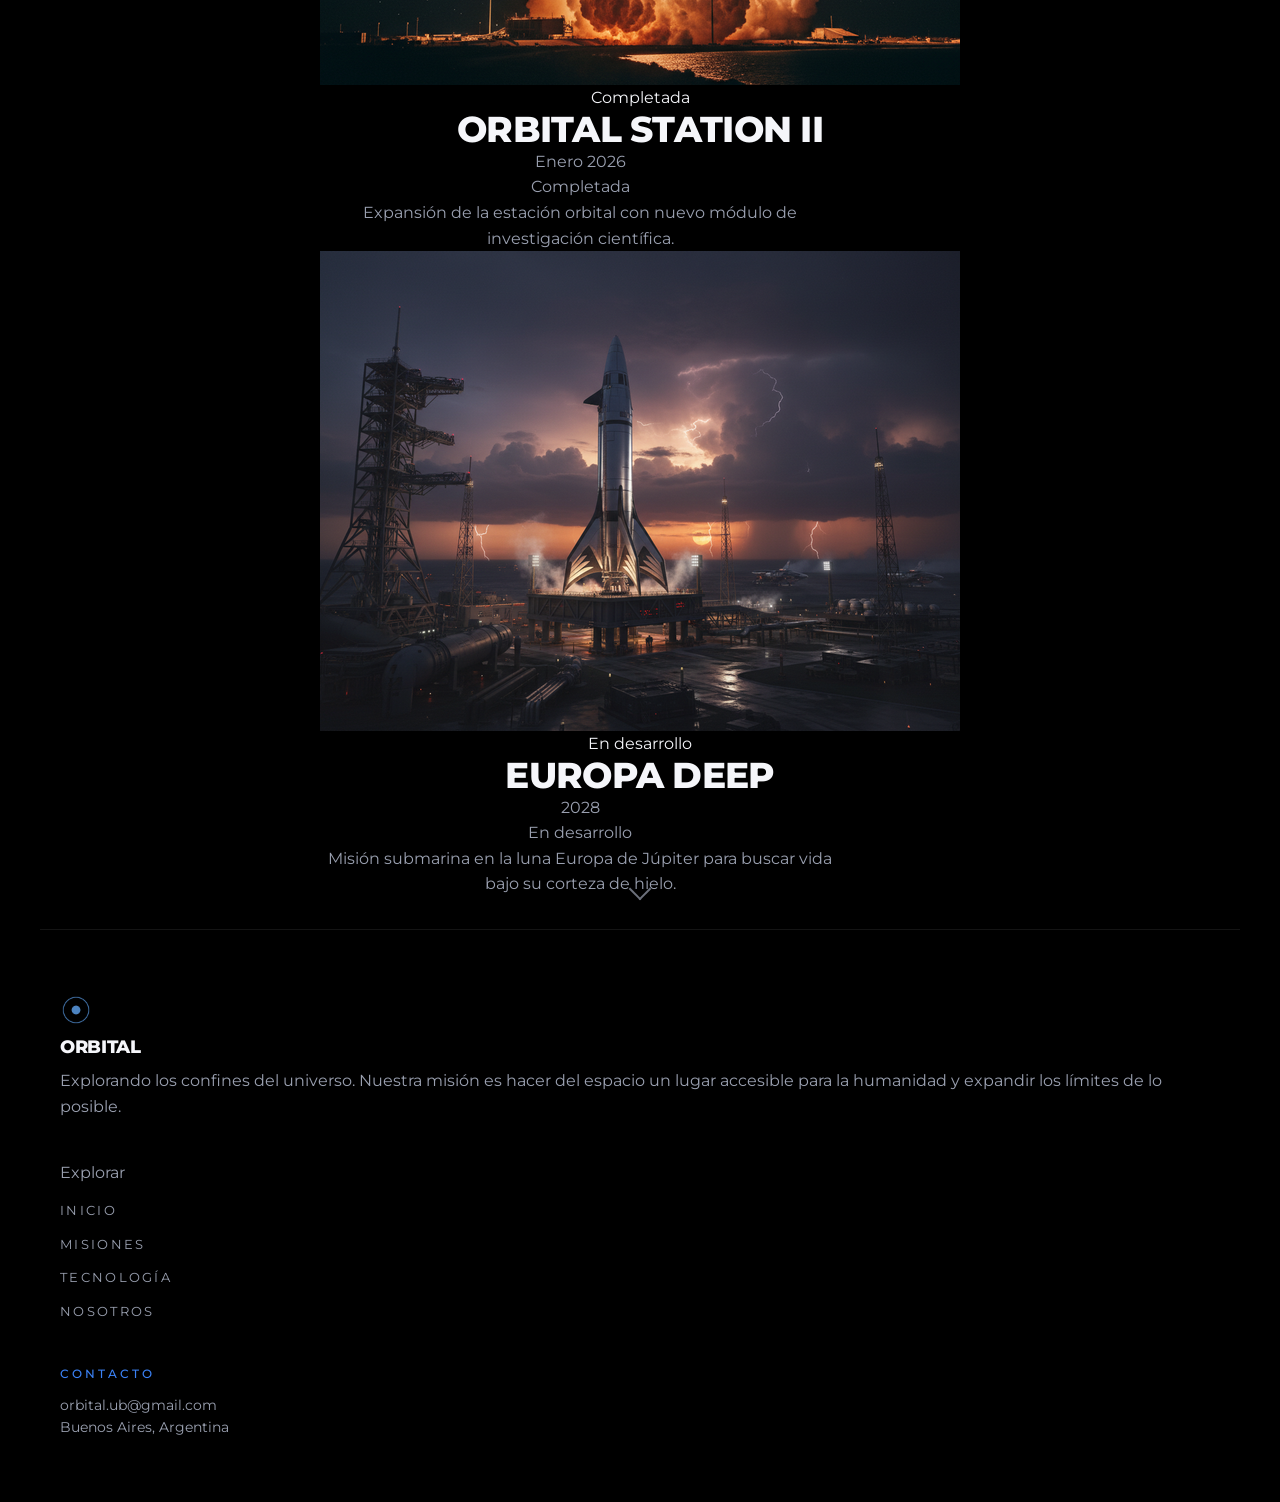
==== commit 1daf055a: "textos misiones" ====
--- a/misiones.html
+++ b/misiones.html
@@ -7,7 +7,7 @@
     <link rel="stylesheet" href="estilos.css">
 </head>
 
-<body class="pag-misiones">
+<body>
     <!-- HEADER -->
     <header>
         <div id="logom">
@@ -38,53 +38,78 @@
                     <img src="img/tierra.png" alt="vista espacial del planeta tierra">
                     <figcaption class="estado en-curso">En curso</figcaption>
                 </figure>
-                <h3>Artemis VII <small>Marzo 2026</small></h3>
-                <p>Misión tripulada a la órbita lunar para establecer estación de reabastecimiento.</p>
+                <h3>Artemis VII</h3>
+                <p>Marzo 2026</p>
+                <p>
+                    Misión tripulada a la órbita lunar
+                    para establecer estación de reabastecimiento.
+                </p>
             </article>
-
             <article>
                 <figure id="martem">
                     <img src="img/marte.png" alt="astronauta en el planeta marte">
-                    <figcaption class="estado proximamente">Próximamente</figcaption>
+                    <figcaption class="estado proximamente">Proximamente</figcaption>
                 </figure>
-                <h3>Marte Pioneer <small>Junio 2026</small></h3>
-                <p>Primer envío de suministros para la base marciana. Carga de 12 toneladas de equipamiento.</p>
+                <h3>Marte pioneer</h3>
+                <p>Junio 2026</p>
+                <p>Próximamente</p>
+                <p>
+                    Primer envío de suministros para la base
+                    marciana. Carga de 12 toneladas de equipamiento.
+                </p>
             </article>
-
             <article>
                 <figure id="misionm">
                     <img src="img/mision.png" alt="interior de nave espacial">
-                    <figcaption class="estado en-desarrollo">En desarrollo</figcaption>
+                    <figcaption class="estado en desarrollo">En desarrollo</figcaption>
                 </figure>
-                <h3>Centauri Probe <small>2027</small></h3>
-                <p>Sonda no tripulada de exploración profunda hacia el sistema Alpha Centauri.</p>
+                <h3>Centauri probe</h3>
+                <p>2027</p>
+                <p>En desarrollo</p>
+                <p>
+                    Sonda no tripulada de exploración
+                    profunda hacia el sistema Alpha Centauri.
+                </p>
             </article>
-
             <article>
                 <figure id="astronautam">
                     <img src="img/astronauta.png" alt="astronauta en el espacio">
                     <figcaption class="estado planificacion">Planificación</figcaption>
                 </figure>
-                <h3>Titan Explorer <small>2028</small></h3>
-                <p>Misión de exploración a la luna Titán de Saturno para análisis de su atmósfera.</p>
+                <h3>Titan explorer</h3>
+                <p>2028</p>
+                <p>Planificación</p>
+                <p>
+                    Misión de exploración a la luna Titán de
+                    Saturno para análisis de su atmósfera.
+                </p>
             </article>
-
             <article>
                 <figure id="despeguem">
                     <img src="img/despegue.png" alt="despegue de una nave espacial">
                     <figcaption class="estado completada">Completada</figcaption>
                 </figure>
-                <h3>Orbital Station II <small>Enero 2026</small></h3>
-                <p>Expansión de la estación orbital con nuevo módulo de investigación científica.</p>
+                <h3>Orbital station II</h3>
+                <p>Enero 2026</p>
+                <p>Completada</p>
+                <p>
+                    Expansión de la estación orbital con
+                    nuevo módulo de investigación científica.
+                </p>
             </article>
-
             <article>
                 <figure id="navem">
                     <img src="img/nave.png" alt="nave espacial por despegar">
-                    <figcaption class="estado en-desarrollo">En desarrollo</figcaption>
+                    <figcaption class="estado en desarrollo">En desarrollo</figcaption>
                 </figure>
-                <h3>Europa Deep <small>2028</small></h3>
-                <p>Misión submarina en la luna Europa de Júpiter para buscar vida bajo su corteza de hielo.</p>
+                <h3>Europa deep</h3>
+                <p>2028</p>
+                <p>En desarrollo</p>
+                <p>
+                    Misión submarina en la luna Europa de
+                    Júpiter para buscar vida bajo su corteza
+                    de hielo.
+                </p>
             </article>
         </section>
     </main>
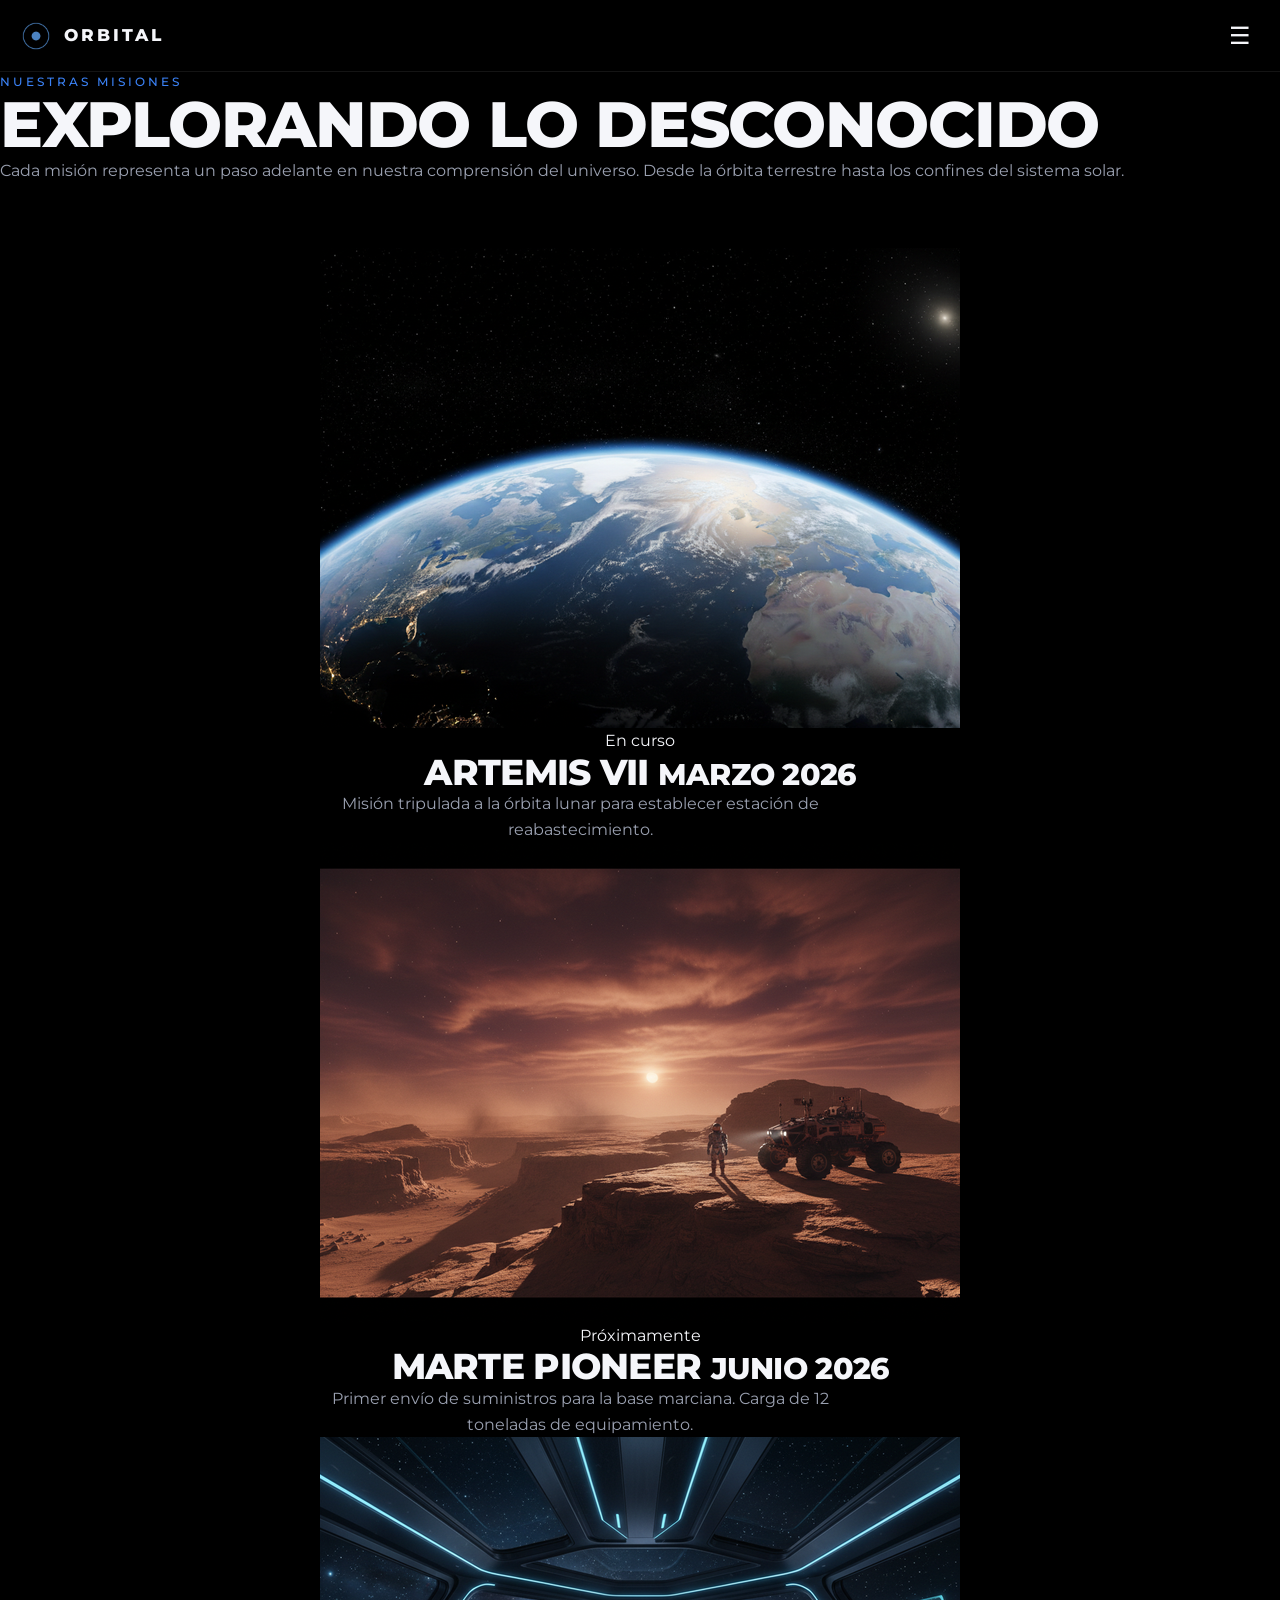
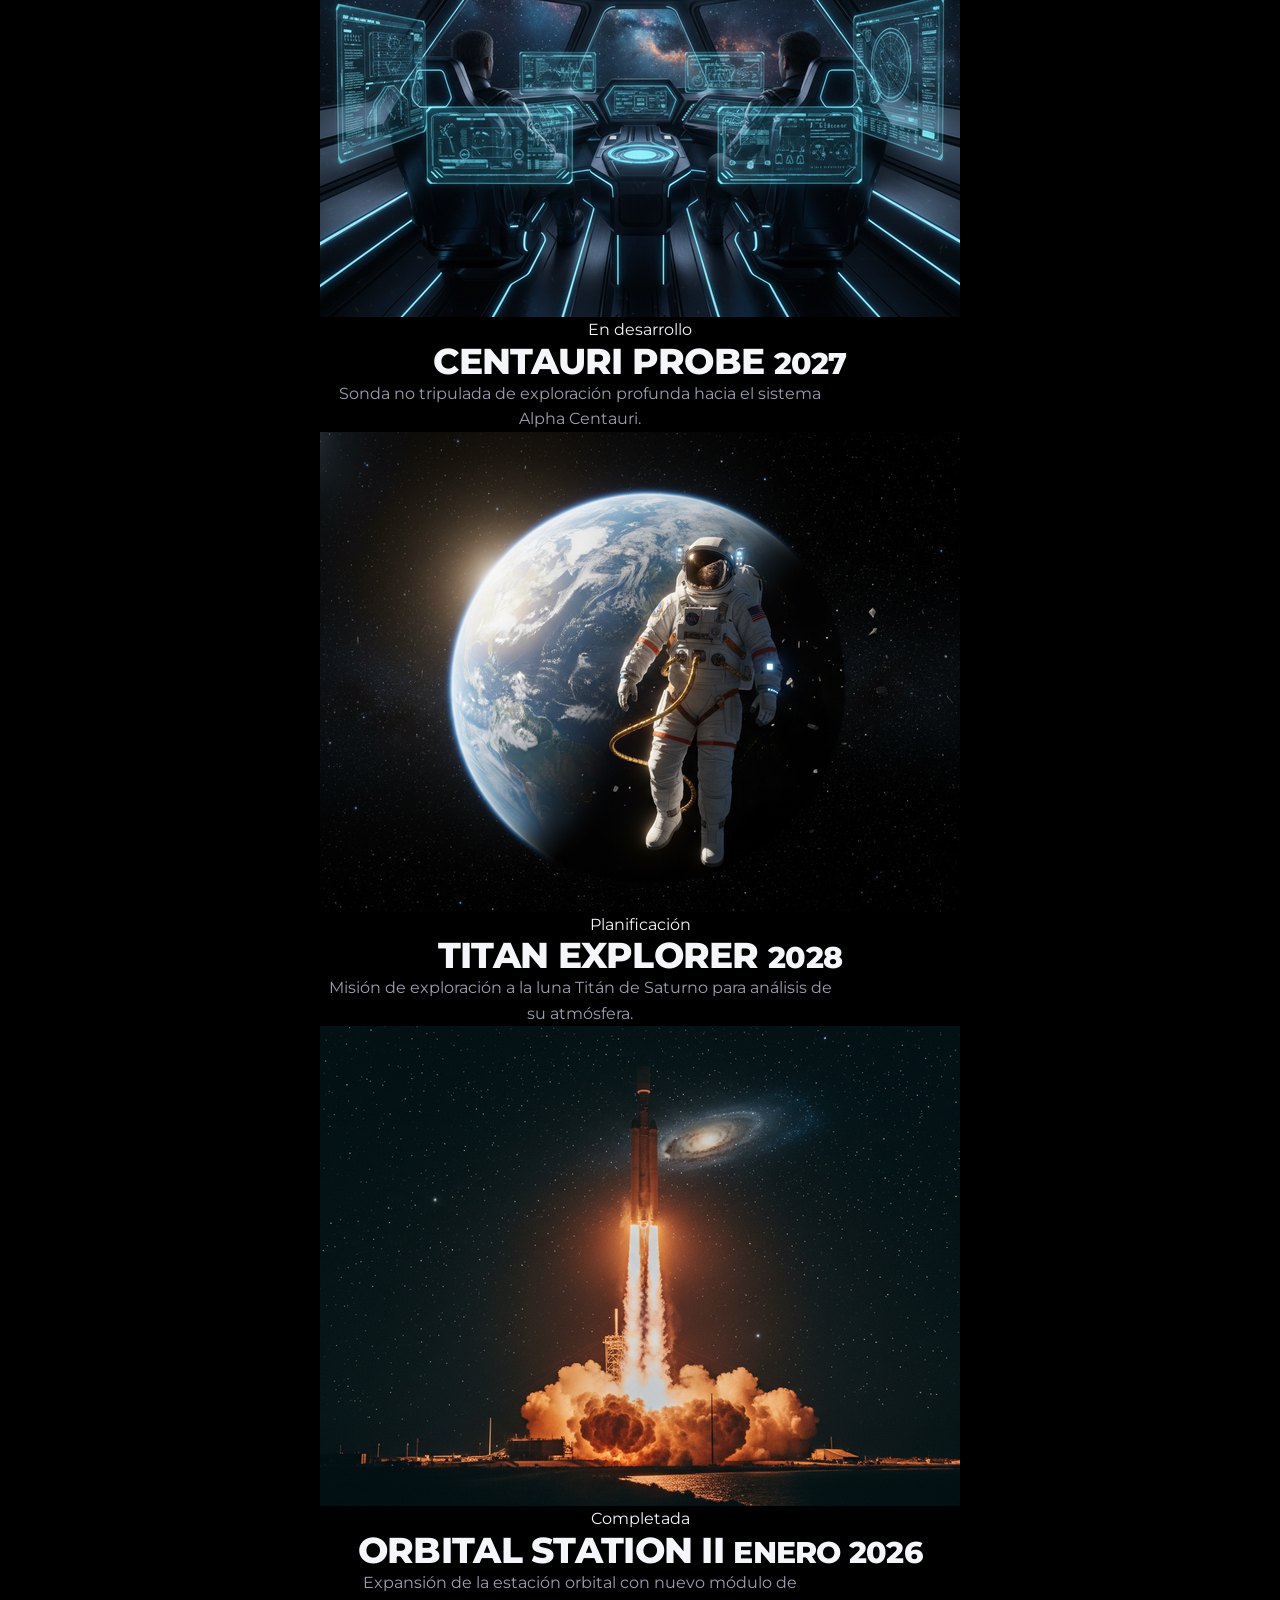
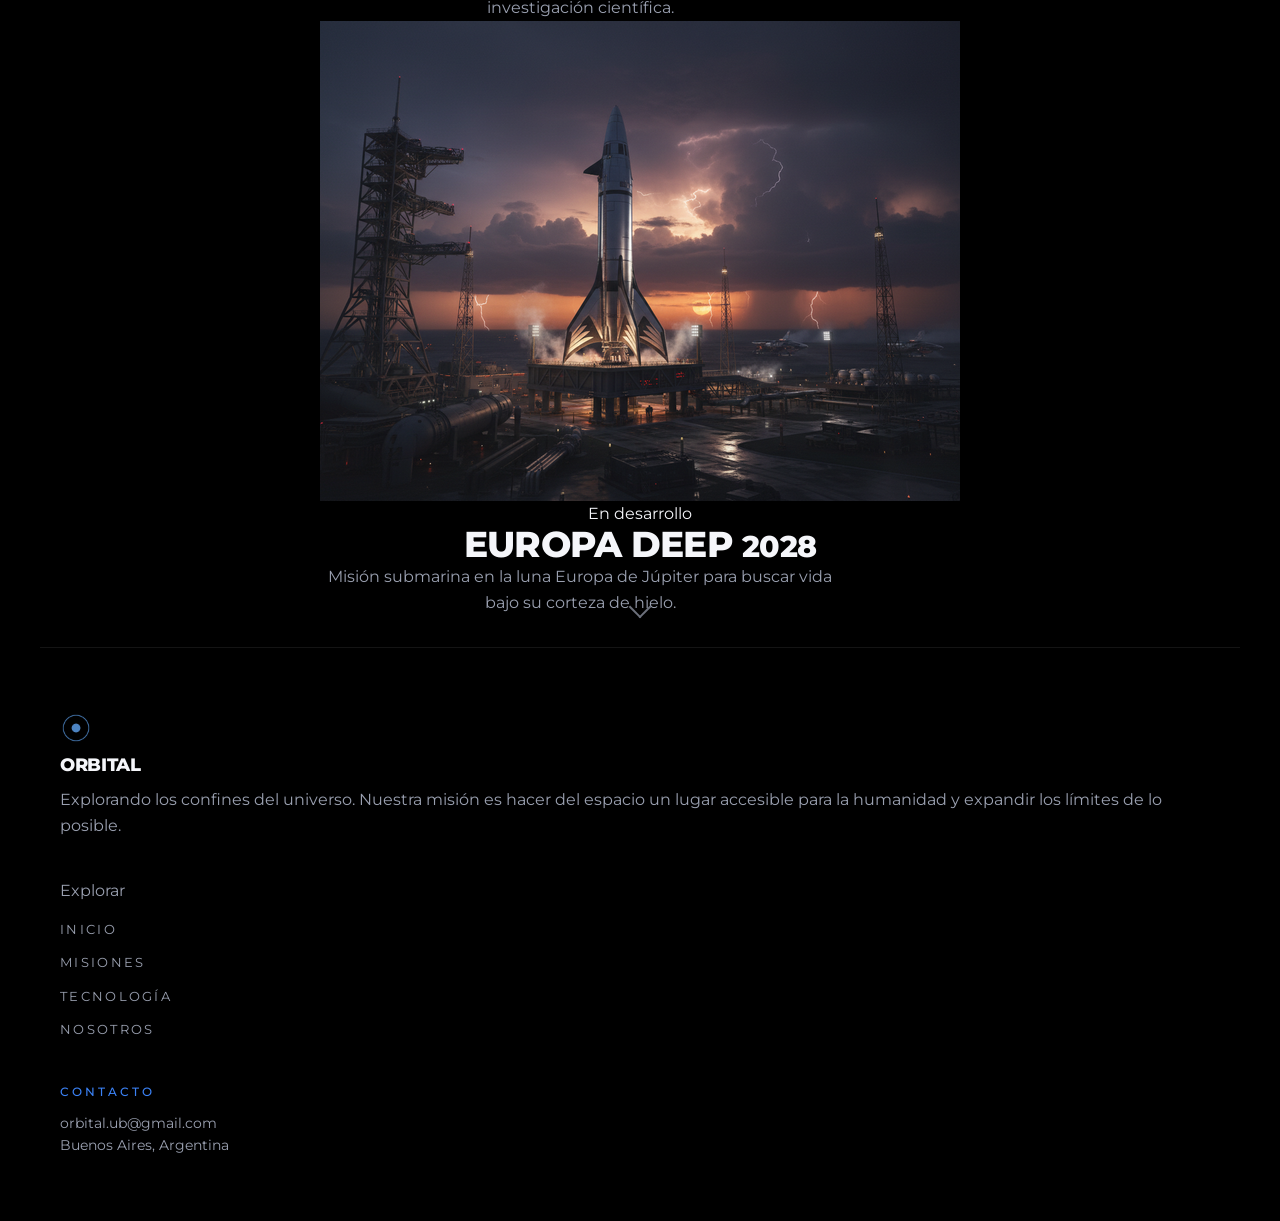
==== commit 89e6ef01: "textos misiones" ====
--- a/misiones.html
+++ b/misiones.html
@@ -38,78 +38,53 @@
                     <img src="img/tierra.png" alt="vista espacial del planeta tierra">
                     <figcaption class="estado en-curso">En curso</figcaption>
                 </figure>
-                <h3>Artemis VII</h3>
-                <p>Marzo 2026</p>
-                <p>
-                    Misión tripulada a la órbita lunar
-                    para establecer estación de reabastecimiento.
-                </p>
+                <h3>Artemis VII <small>Marzo 2026</small></h3>
+                <p>Misión tripulada a la órbita lunar para establecer estación de reabastecimiento.</p>
             </article>
+
             <article>
                 <figure id="martem">
                     <img src="img/marte.png" alt="astronauta en el planeta marte">
-                    <figcaption class="estado proximamente">Proximamente</figcaption>
+                    <figcaption class="estado proximamente">Próximamente</figcaption>
                 </figure>
-                <h3>Marte pioneer</h3>
-                <p>Junio 2026</p>
-                <p>Próximamente</p>
-                <p>
-                    Primer envío de suministros para la base
-                    marciana. Carga de 12 toneladas de equipamiento.
-                </p>
+                <h3>Marte Pioneer <small>Junio 2026</small></h3>
+                <p>Primer envío de suministros para la base marciana. Carga de 12 toneladas de equipamiento.</p>
             </article>
+
             <article>
                 <figure id="misionm">
                     <img src="img/mision.png" alt="interior de nave espacial">
-                    <figcaption class="estado en desarrollo">En desarrollo</figcaption>
+                    <figcaption class="estado en-desarrollo">En desarrollo</figcaption>
                 </figure>
-                <h3>Centauri probe</h3>
-                <p>2027</p>
-                <p>En desarrollo</p>
-                <p>
-                    Sonda no tripulada de exploración
-                    profunda hacia el sistema Alpha Centauri.
-                </p>
+                <h3>Centauri Probe <small>2027</small></h3>
+                <p>Sonda no tripulada de exploración profunda hacia el sistema Alpha Centauri.</p>
             </article>
+
             <article>
                 <figure id="astronautam">
                     <img src="img/astronauta.png" alt="astronauta en el espacio">
                     <figcaption class="estado planificacion">Planificación</figcaption>
                 </figure>
-                <h3>Titan explorer</h3>
-                <p>2028</p>
-                <p>Planificación</p>
-                <p>
-                    Misión de exploración a la luna Titán de
-                    Saturno para análisis de su atmósfera.
-                </p>
+                <h3>Titan Explorer <small>2028</small></h3>
+                <p>Misión de exploración a la luna Titán de Saturno para análisis de su atmósfera.</p>
             </article>
+
             <article>
                 <figure id="despeguem">
                     <img src="img/despegue.png" alt="despegue de una nave espacial">
                     <figcaption class="estado completada">Completada</figcaption>
                 </figure>
-                <h3>Orbital station II</h3>
-                <p>Enero 2026</p>
-                <p>Completada</p>
-                <p>
-                    Expansión de la estación orbital con
-                    nuevo módulo de investigación científica.
-                </p>
+                <h3>Orbital Station II <small>Enero 2026</small></h3>
+                <p>Expansión de la estación orbital con nuevo módulo de investigación científica.</p>
             </article>
+
             <article>
                 <figure id="navem">
                     <img src="img/nave.png" alt="nave espacial por despegar">
-                    <figcaption class="estado en desarrollo">En desarrollo</figcaption>
+                    <figcaption class="estado en-desarrollo">En desarrollo</figcaption>
                 </figure>
-                <h3>Europa deep</h3>
-                <p>2028</p>
-                <p>En desarrollo</p>
-                <p>
-                    Misión submarina en la luna Europa de
-                    Júpiter para buscar vida bajo su corteza
-                    de hielo.
-                </p>
+                <h3>Europa Deep <small>2028</small></h3>
+                <p>Misión submarina en la luna Europa de Júpiter para buscar vida bajo su corteza de hielo.</p>
             </article>
         </section>
     </main>
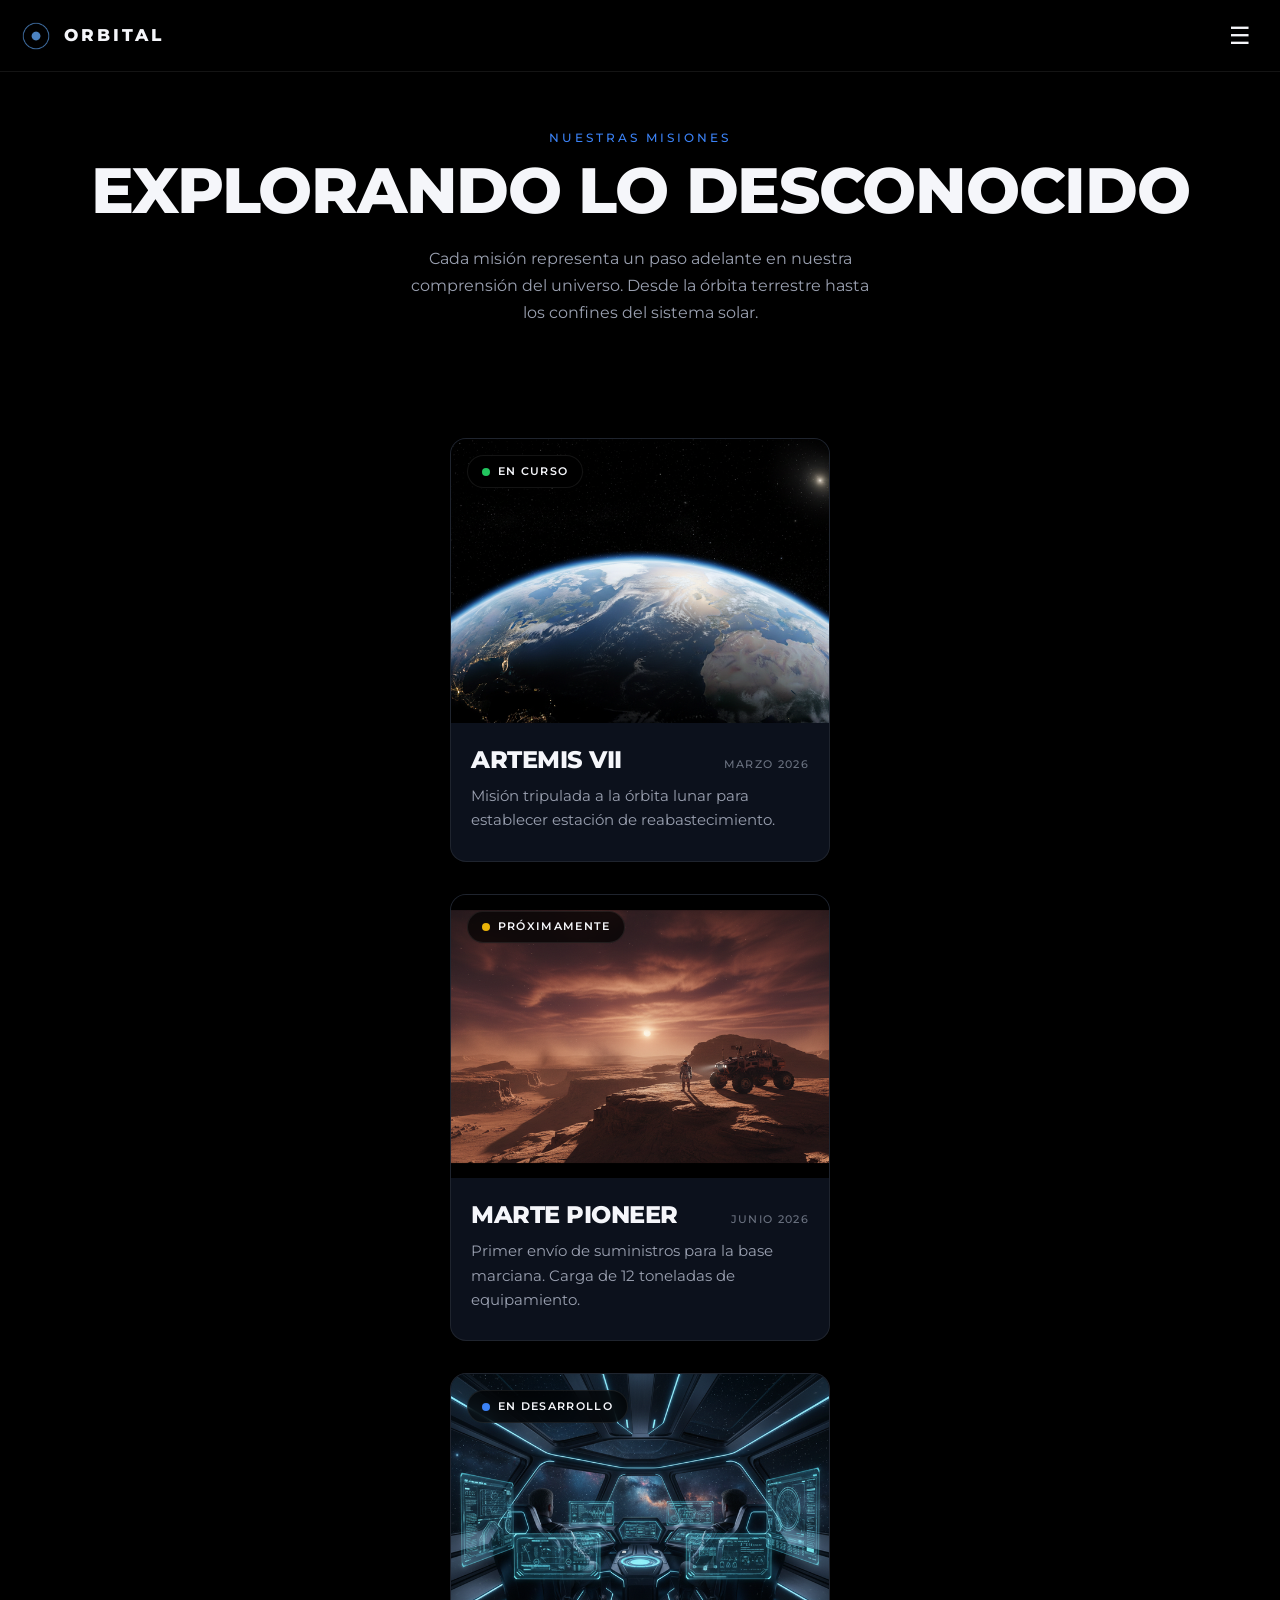
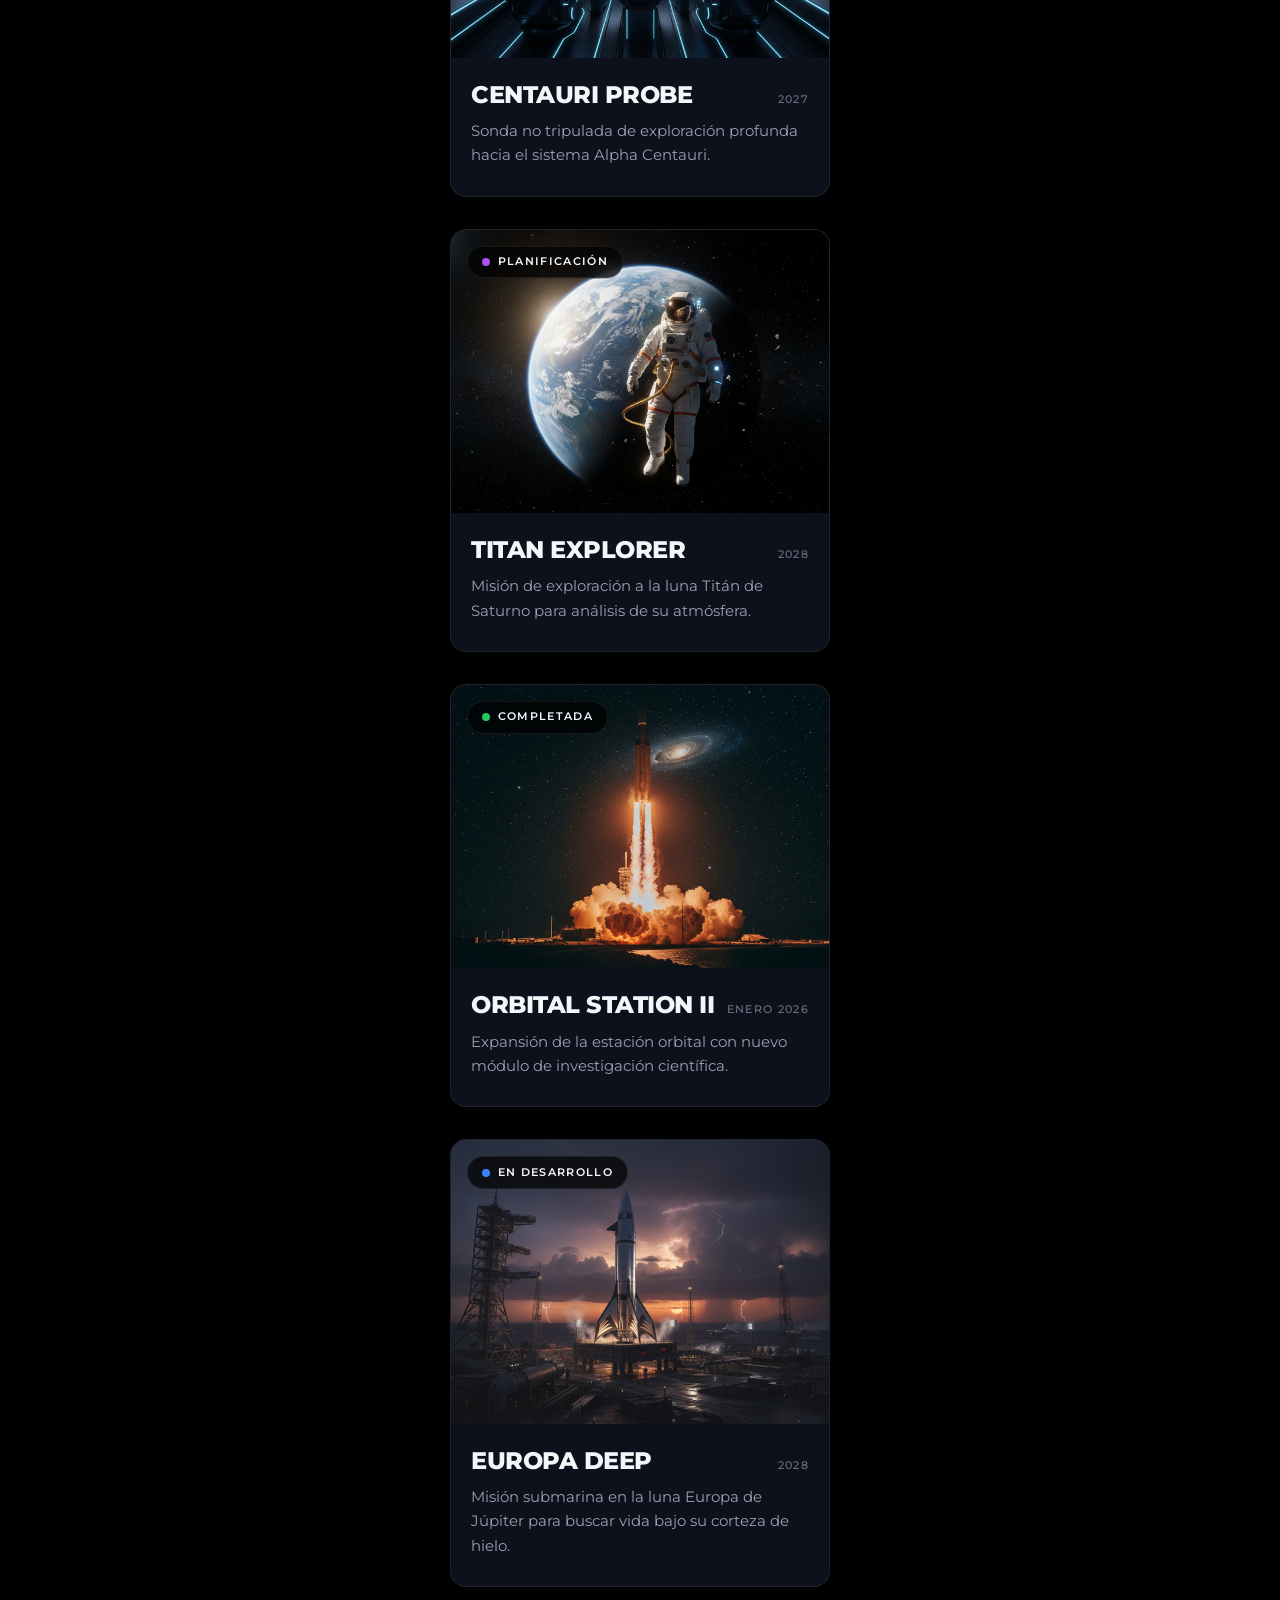
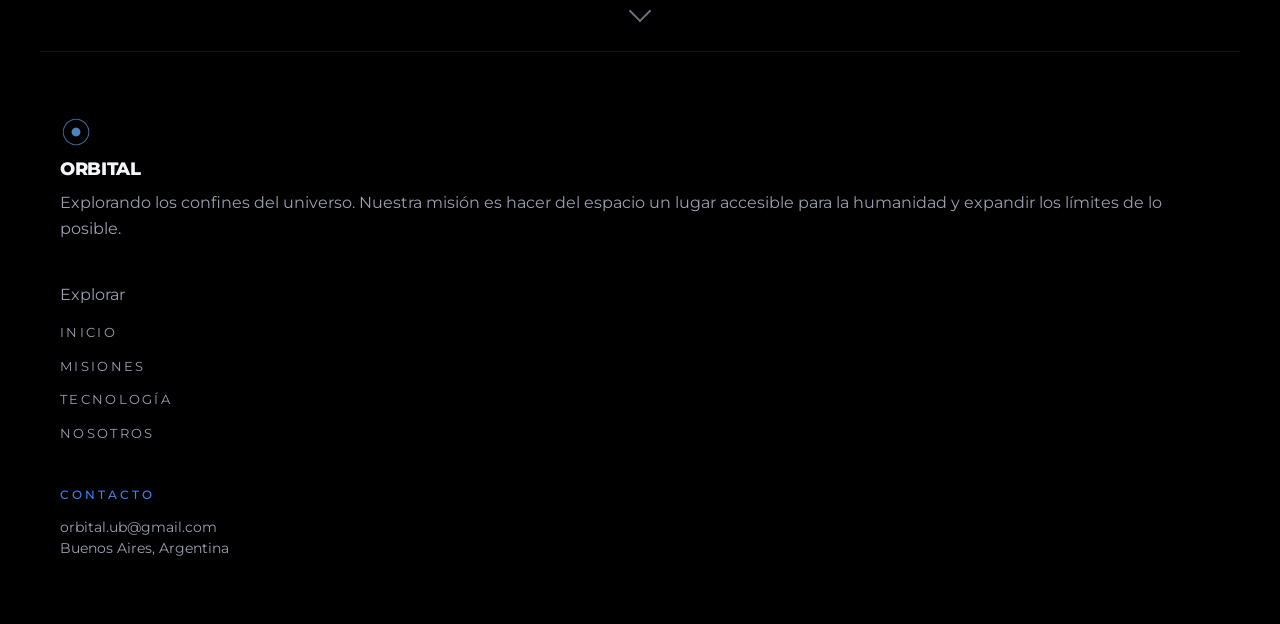
==== commit 8b03b40d: "body misiones" ====
--- a/misiones.html
+++ b/misiones.html
@@ -7,7 +7,7 @@
     <link rel="stylesheet" href="estilos.css">
 </head>
 
-<body>
+<body class="pag-misiones">
     <!-- HEADER -->
     <header>
         <div id="logom">
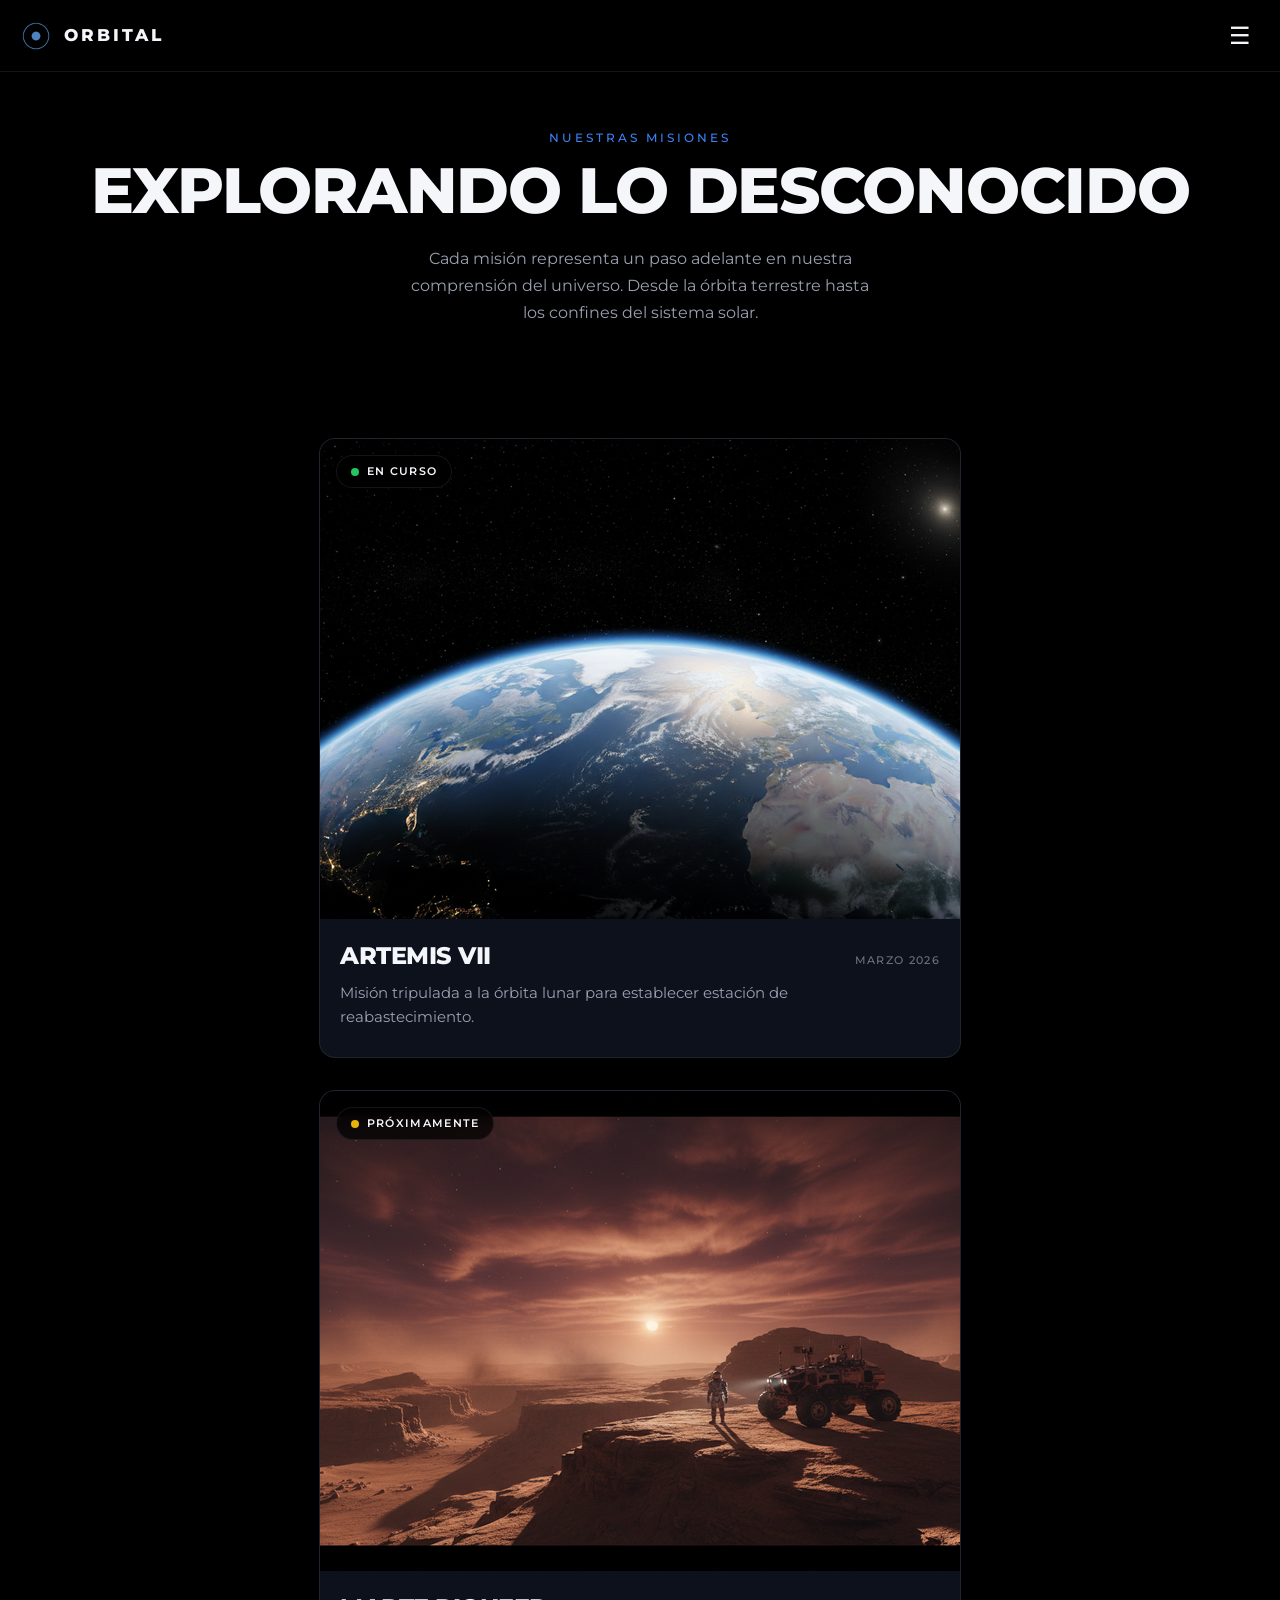
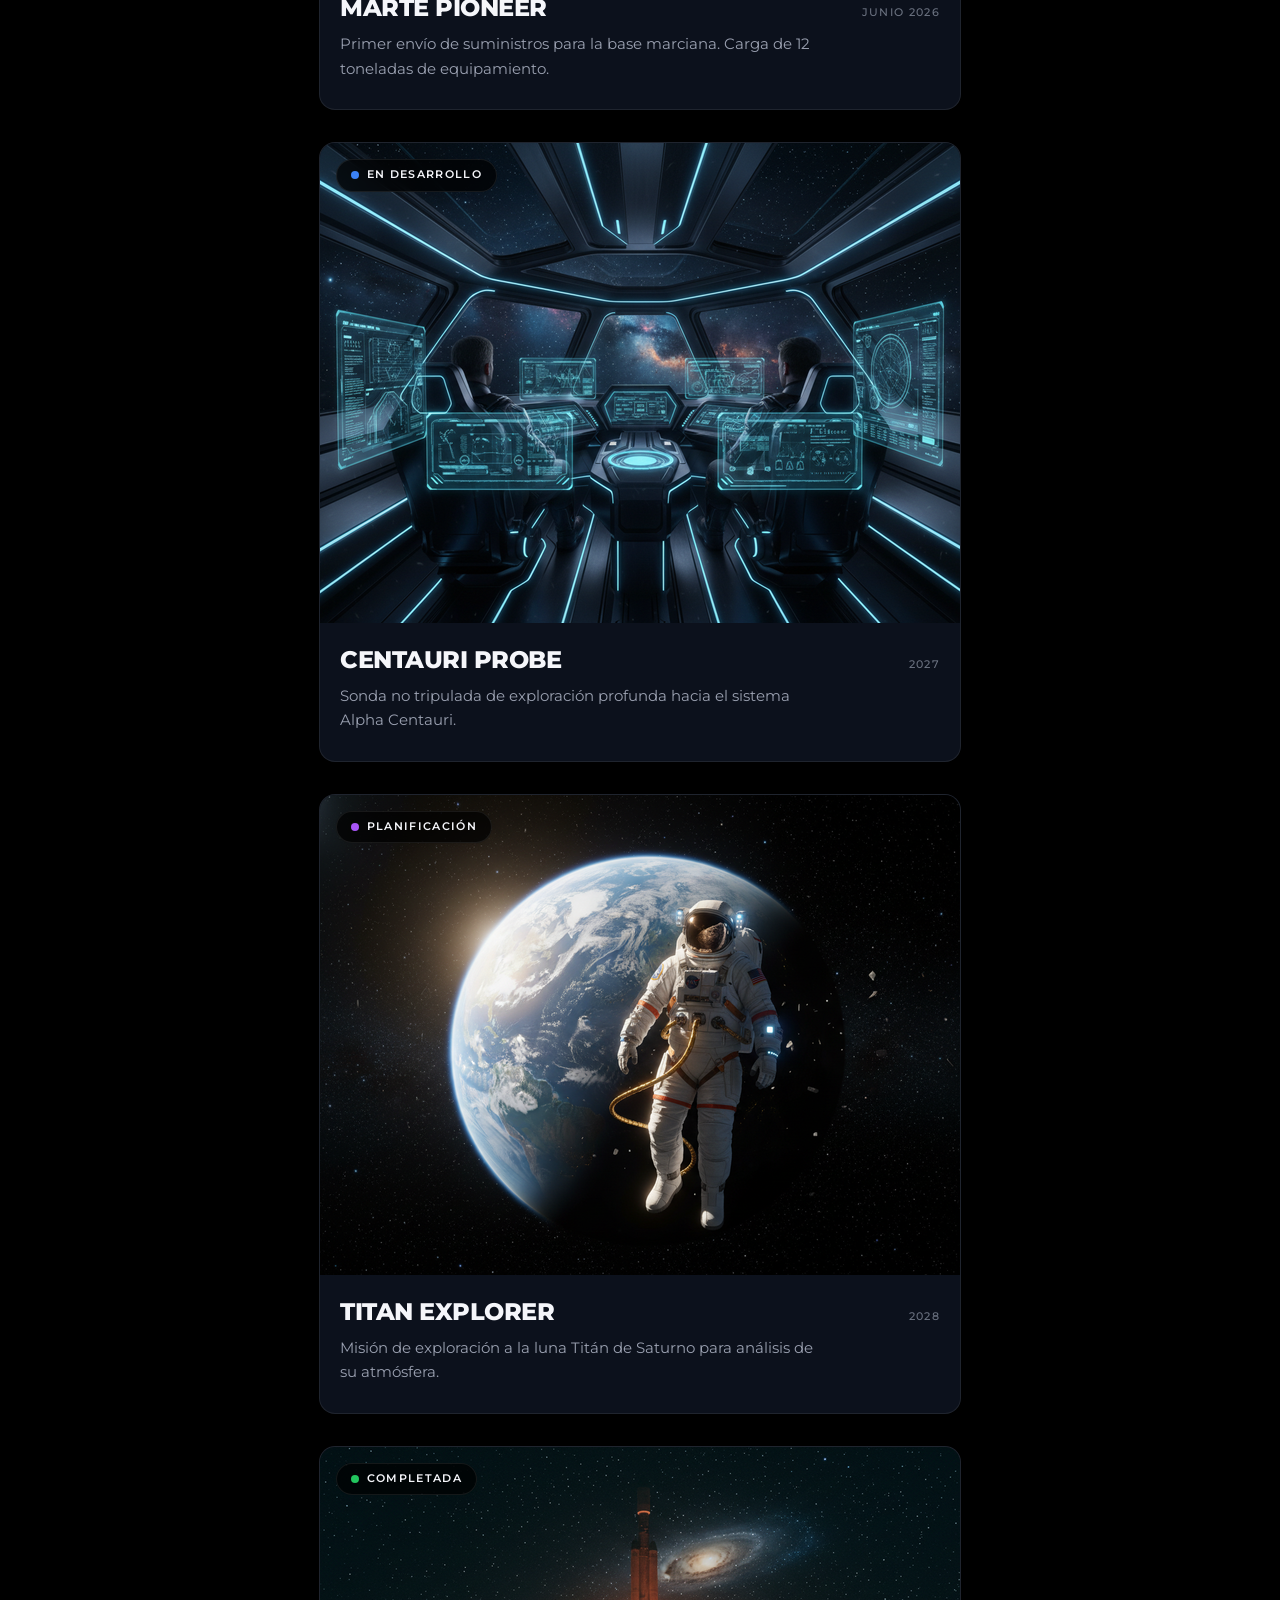
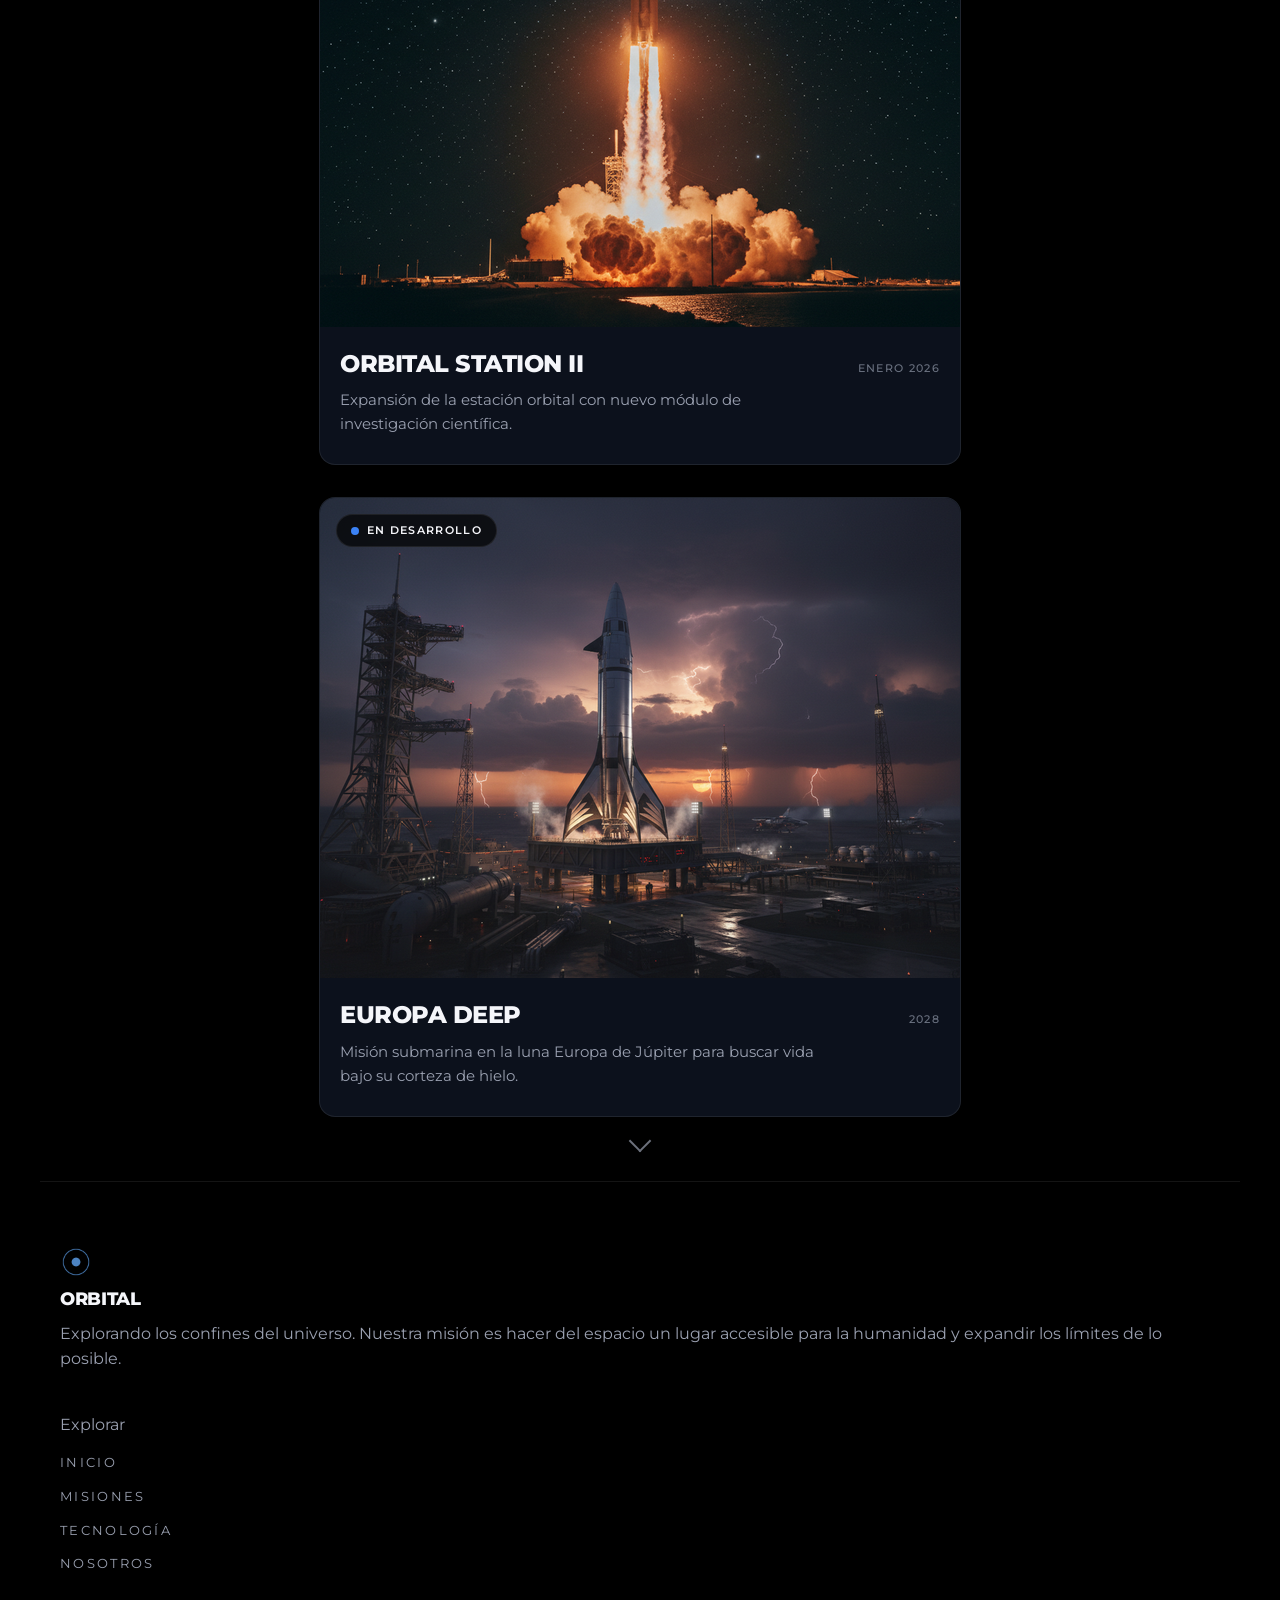
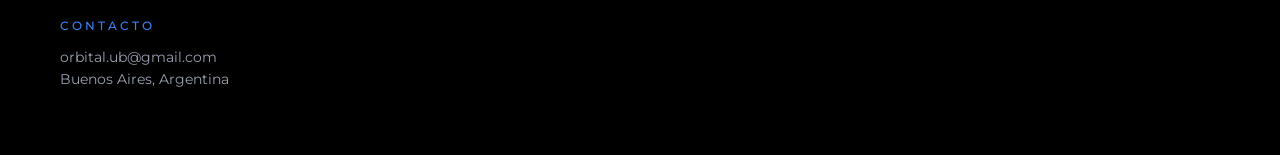
==== commit 22a0f232: "tamaño misiones" ====
--- a/misiones.html
+++ b/misiones.html
@@ -3,6 +3,7 @@
 
 <head>
     <meta charset="UTF-8">
+    <meta name="viewport" content="width=device-width, initial-scale=1.0">
     <title>Orbital</title>
     <link rel="stylesheet" href="estilos.css">
 </head>
--- a/estilos.css
+++ b/estilos.css
@@ -723,7 +723,7 @@
   display: flex;
   flex-direction: column;
   gap: 2rem;
-  width: min(100% - 2.5rem, 420px);
+  width: min(100% - 2.5rem, 1200px);
   margin: 0 auto;
   padding-bottom: 4rem;
 }
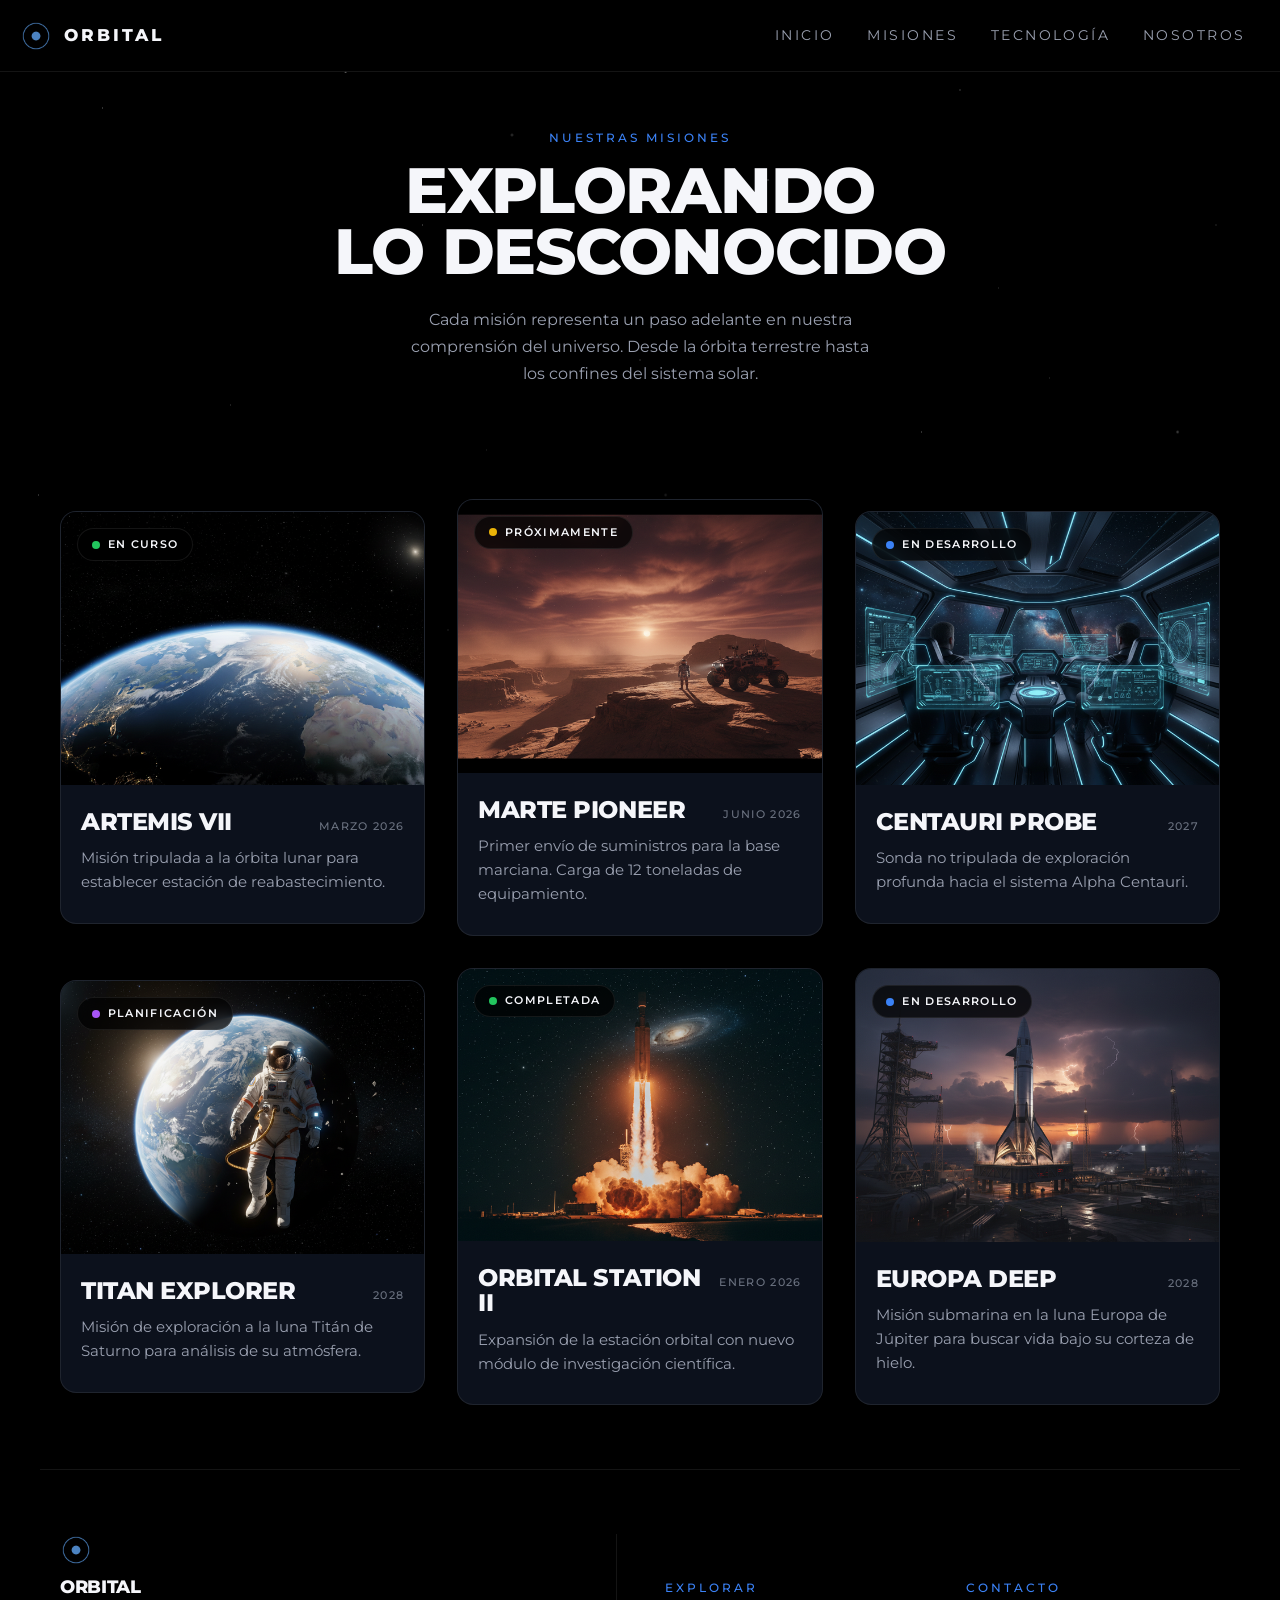
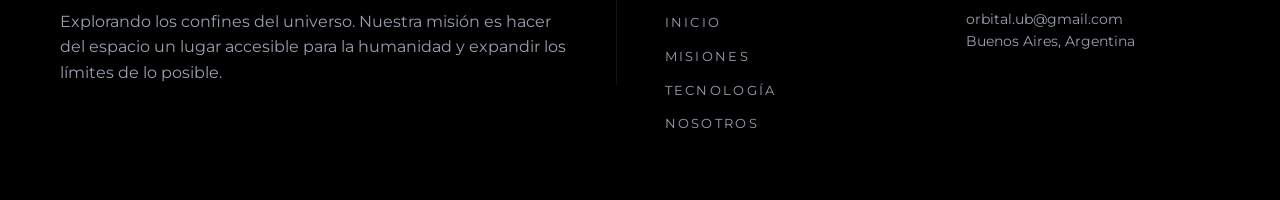
==== commit c018cba2: "Potenciación visual y responsive del sitio - CSS: starfield, carousel de vanguardia, counter animado" ====
--- a/misiones.html
+++ b/misiones.html
@@ -5,6 +5,9 @@
     <meta charset="UTF-8">
     <meta name="viewport" content="width=device-width, initial-scale=1.0">
     <title>Orbital</title>
+    <link
+        href="https://fonts.googleapis.com/css2?family=Montserrat:ital,wght@0,100..900;1,100..900&family=Roboto:ital,wght@0,100..900;1,100..900&display=swap"
+        rel="stylesheet">
     <link rel="stylesheet" href="estilos.css">
 </head>
 
@@ -28,7 +31,7 @@
     <!-- MAIN-->
     <main>
         <h4>Nuestras misiones</h4>
-        <h2>Explorando lo desconocido</h2>
+        <h2>Explorando<br>lo desconocido</h2>
         <p>Cada misión representa un paso adelante en
             nuestra comprensión del universo. Desde la órbita
             terrestre hasta los confines del sistema solar.</p>
@@ -102,7 +105,7 @@
             </p>
         </section>
         <section>
-            <p>Explorar</p>
+            <h4>Explorar</h4>
             <nav id="final">
                 <ul>
                     <li><a href="index.html">Inicio</a></li>
--- a/estilos.css
+++ b/estilos.css
@@ -285,19 +285,6 @@
   border-bottom: 2px solid var(--color-text-soft);
   transform: translateX(-50%) rotate(45deg);
   opacity: 0.7;
-  animation: bounce 2s infinite;
-}
-
-@keyframes bounce {
-
-  0%,
-  100% {
-    transform: translateX(-50%) rotate(45deg) translateY(0);
-  }
-
-  50% {
-    transform: translateX(-50%) rotate(45deg) translateY(8px);
-  }
 }
 
 /* sección 2*/
@@ -398,6 +385,47 @@
   border-color: var(--color-accent);
 }
 
+/*pequeño paso*/
+main>section:nth-of-type(2)>section:nth-of-type(2) {
+  position: relative;
+  display: flex;
+  align-items: center;
+  justify-content: center;
+  padding: 6rem 1.25rem;
+  text-align: center;
+  overflow: hidden;
+  margin-top: 4rem;
+}
+
+#tierrai {
+  position: absolute;
+  inset: 0;
+  z-index: -1;
+}
+
+#tierrai img {
+  width: 100%;
+  height: 100%;
+  object-fit: cover;
+  opacity: 0.9;
+}
+
+#tierrai::after {
+  content: "";
+  position: absolute;
+  inset: 0;
+  background: linear-gradient(180deg,
+      rgba(0, 0, 0, 0.6) 0%,
+      rgba(0, 0, 0, 0.2) 50%,
+      rgba(0, 0, 0, 0.6) 100%);
+}
+
+main>section:nth-of-type(2)>section:nth-of-type(2) h3 {
+  font-size: clamp(1.5rem, 5vw, 3rem);
+  text-transform: uppercase;
+  line-height: 1.15;
+}
+
 /* vanguardia */
 #vanguardia {
   padding: 3rem 1.25rem;
@@ -453,25 +481,18 @@
 /* tierra */
 #ungransalto {
   padding: 3rem 1.25rem;
-  max-width: var(--container);
-  width: 100%;
-  margin: 0 auto;
+  width: 100%;
+  margin: 0;
   display: flex;
   flex-direction: column;
   gap: 1.5rem;
-}
-
-#tierrai img {
-  width: 100%;
-  aspect-ratio: 4 / 3;
-  object-fit: cover;
-  border-radius: var(--radius);
 }
 
 #ungransalto h3 {
   font-size: clamp(1.75rem, 4vw, 2.5rem);
   line-height: 1.1;
 }
+
 /* TECNOLOGÍA - MOBILE FIRST */
 
 /* PÁGINA TECNOLOGÍA - MOBILE FIRST */
@@ -480,10 +501,10 @@
   padding-top: var(--header-h);
 }
 
-.pag-tecnologia main > h4,
-.pag-tecnologia main > h2,
-.pag-tecnologia main > p,
-.pag-tecnologia main > h3,
+.pag-tecnologia main>h4,
+.pag-tecnologia main>h2,
+.pag-tecnologia main>p,
+.pag-tecnologia main>h3,
 .pag-tecnologia #misiont,
 .pag-tecnologia .cards-grid {
   width: min(100% - 2.5rem, 1200px);
@@ -491,21 +512,21 @@
   margin-right: auto;
 }
 
-.pag-tecnologia main > h4 {
+.pag-tecnologia main>h4 {
   padding-top: 3.5rem;
   margin-bottom: 0.8rem;
   font-size: 0.7rem;
   letter-spacing: 0.22em;
 }
 
-.pag-tecnologia main > h2 {
+.pag-tecnologia main>h2 {
   font-size: clamp(1.9rem, 10vw, 3.8rem);
   line-height: 0.95;
   margin-bottom: 1.2rem;
   max-width: 520px;
 }
 
-.pag-tecnologia main > p {
+.pag-tecnologia main>p {
   font-size: 1rem;
   line-height: 1.8;
   max-width: 480px;
@@ -523,7 +544,7 @@
   border-radius: var(--radius);
 }
 
-.pag-tecnologia main > h3 {
+.pag-tecnologia main>h3 {
   font-size: clamp(1.4rem, 6vw, 2.4rem);
   line-height: 1.05;
   text-align: center;
@@ -582,17 +603,18 @@
 
 /* TABLET */
 @media (min-width: 768px) {
-  .pag-tecnologia main > h4,
-  .pag-tecnologia main > h2,
-  .pag-tecnologia main > p {
+
+  .pag-tecnologia main>h4,
+  .pag-tecnologia main>h2,
+  .pag-tecnologia main>p {
     width: min(100% - 4rem, 1200px);
   }
 
-  .pag-tecnologia main > h2 {
+  .pag-tecnologia main>h2 {
     max-width: 800px;
   }
 
-  .pag-tecnologia main > p {
+  .pag-tecnologia main>p {
     max-width: 620px;
   }
 
@@ -604,7 +626,7 @@
     aspect-ratio: 16 / 7;
   }
 
-  .pag-tecnologia main > h3 {
+  .pag-tecnologia main>h3 {
     margin-top: -6rem;
     margin-bottom: 5rem;
   }
@@ -619,7 +641,7 @@
 
 /* DESKTOP */
 @media (min-width: 1100px) {
-  .pag-tecnologia main > h4 {
+  .pag-tecnologia main>h4 {
     padding-top: 5rem;
   }
 
@@ -689,9 +711,10 @@
   height: 220px;
   border-radius: var(--radius);
 }
+
 /*PÁGINA MISIONES */
 
-.pag-misiones main > h4 {
+.pag-misiones main>h4 {
   padding-top: 3.5rem;
   margin-bottom: 0.8rem;
   text-align: center;
@@ -700,7 +723,7 @@
   margin-right: auto;
 }
 
-.pag-misiones main > h2 {
+.pag-misiones main>h2 {
   font-size: clamp(2.2rem, 10vw, 4rem);
   line-height: 0.95;
   text-align: center;
@@ -710,7 +733,7 @@
   margin-right: auto;
 }
 
-.pag-misiones main > p {
+.pag-misiones main>p {
   text-align: center;
   max-width: 520px;
   margin: 0 auto 3rem;
@@ -719,7 +742,7 @@
   line-height: 1.7;
 }
 
-.pag-misiones main > section {
+.pag-misiones main>section {
   display: flex;
   flex-direction: column;
   gap: 2rem;
@@ -728,7 +751,7 @@
   padding-bottom: 4rem;
 }
 
-.pag-misiones main > section > article {
+.pag-misiones main>section>article {
   background: var(--color-card);
   border: 1px solid var(--color-border);
   border-radius: var(--radius-lg);
@@ -738,25 +761,25 @@
   transition: border-color 0.3s, transform 0.3s;
 }
 
-.pag-misiones main > section > article:hover {
+.pag-misiones main>section>article:hover {
   border-color: var(--color-border-strong);
   transform: translateY(-4px);
 }
 
-.pag-misiones main > section > article figure {
+.pag-misiones main>section>article figure {
   position: relative;
   width: 100%;
   aspect-ratio: 4 / 3;
   overflow: hidden;
 }
 
-.pag-misiones main > section > article figure img {
+.pag-misiones main>section>article figure img {
   width: 100%;
   height: 100%;
   object-fit: cover;
 }
 
-.pag-misiones main > section > article figure figcaption {
+.pag-misiones main>section>article figure figcaption {
   position: absolute;
   top: 1rem;
   left: 1rem;
@@ -776,7 +799,7 @@
   color: var(--color-text);
 }
 
-.pag-misiones main > section > article figure figcaption::before {
+.pag-misiones main>section>article figure figcaption::before {
   content: "";
   width: 8px;
   height: 8px;
@@ -784,23 +807,23 @@
   background: var(--status-green);
 }
 
-.pag-misiones main > section > article figure figcaption.proximamente::before {
+.pag-misiones main>section>article figure figcaption.proximamente::before {
   background: var(--status-yellow);
 }
 
-.pag-misiones main > section > article figure figcaption.en-desarrollo::before {
+.pag-misiones main>section>article figure figcaption.en-desarrollo::before {
   background: var(--status-blue);
 }
 
-.pag-misiones main > section > article figure figcaption.planificacion::before {
+.pag-misiones main>section>article figure figcaption.planificacion::before {
   background: var(--status-purple);
 }
 
-.pag-misiones main > section > article figure figcaption.completada::before {
+.pag-misiones main>section>article figure figcaption.completada::before {
   background: var(--status-green);
 }
 
-.pag-misiones main > section > article h3 {
+.pag-misiones main>section>article h3 {
   font-size: 1.5rem;
   padding: 1.5rem 1.25rem 0;
   margin-bottom: 0.75rem;
@@ -811,7 +834,7 @@
   text-align: left;
 }
 
-.pag-misiones main > section > article h3 small {
+.pag-misiones main>section>article h3 small {
   font-size: 0.7rem;
   letter-spacing: 0.12em;
   text-transform: uppercase;
@@ -820,7 +843,7 @@
   flex-shrink: 0;
 }
 
-.pag-misiones main > section > article p {
+.pag-misiones main>section>article p {
   padding: 0 1.25rem;
   color: var(--color-text-soft);
   font-size: 0.95rem;
@@ -828,6 +851,344 @@
   text-align: left;
 }
 
-.pag-misiones main > section > article p:last-child {
+.pag-misiones main>section>article p:last-child {
   padding-bottom: 1.75rem;
+}
+
+/* ==========================================
+   POTENCIACIÓN
+   ========================================== */
+
+/* texto de acento — blanco */
+.text-accent {
+  color: var(--color-text);
+}
+
+/* logon en header (nosotros) — mismo estilo que #logo */
+body>header>#logon {
+  display: flex;
+  align-items: center;
+  flex: 0 0 32px;
+}
+
+body>header>#logon img {
+  width: 32px;
+  height: 32px;
+  object-fit: contain;
+}
+
+/* starfield CSS puro — fondo fijo con estrellas via radial-gradients */
+body::before {
+  content: "";
+  position: fixed;
+  inset: 0;
+  z-index: -1;
+  pointer-events: none;
+  background-image:
+    radial-gradient(1px 1px at 8% 12%, rgba(255, 255, 255, 0.40) 0%, transparent 100%),
+    radial-gradient(1px 1px at 18% 45%, rgba(255, 255, 255, 0.25) 0%, transparent 100%),
+    radial-gradient(1.5px 1.5px at 27% 8%, rgba(255, 255, 255, 0.50) 0%, transparent 100%),
+    radial-gradient(1px 1px at 35% 70%, rgba(255, 255, 255, 0.20) 0%, transparent 100%),
+    radial-gradient(1px 1px at 44% 30%, rgba(255, 255, 255, 0.35) 0%, transparent 100%),
+    radial-gradient(2px 2px at 52% 55%, rgba(255, 255, 255, 0.12) 0%, transparent 100%),
+    radial-gradient(1px 1px at 60% 20%, rgba(255, 255, 255, 0.45) 0%, transparent 100%),
+    radial-gradient(1.5px 1.5px at 68% 85%, rgba(255, 255, 255, 0.30) 0%, transparent 100%),
+    radial-gradient(1px 1px at 75% 10%, rgba(255, 255, 255, 0.40) 0%, transparent 100%),
+    radial-gradient(1px 1px at 82% 42%, rgba(255, 255, 255, 0.20) 0%, transparent 100%),
+    radial-gradient(2px 2px at 88% 65%, rgba(255, 255, 255, 0.32) 0%, transparent 100%),
+    radial-gradient(1px 1px at 95% 25%, rgba(255, 255, 255, 0.25) 0%, transparent 100%),
+    radial-gradient(1px 1px at 12% 75%, rgba(255, 255, 255, 0.30) 0%, transparent 100%),
+    radial-gradient(1.5px 1.5px at 22% 90%, rgba(255, 255, 255, 0.18) 0%, transparent 100%),
+    radial-gradient(1px 1px at 38% 50%, rgba(255, 255, 255, 0.15) 0%, transparent 100%),
+    radial-gradient(1px 1px at 55% 78%, rgba(255, 255, 255, 0.38) 0%, transparent 100%),
+    radial-gradient(2px 2px at 70% 60%, rgba(255, 255, 255, 0.10) 0%, transparent 100%),
+    radial-gradient(1px 1px at 90% 90%, rgba(255, 255, 255, 0.28) 0%, transparent 100%),
+    radial-gradient(1px 1px at 3% 55%, rgba(255, 255, 255, 0.35) 0%, transparent 100%),
+    radial-gradient(1.5px 1.5px at 48% 95%, rgba(255, 255, 255, 0.22) 0%, transparent 100%),
+    radial-gradient(1px 1px at 63% 5%, rgba(255, 255, 255, 0.50) 0%, transparent 100%),
+    radial-gradient(1px 1px at 78% 32%, rgba(255, 255, 255, 0.20) 0%, transparent 100%),
+    radial-gradient(2px 2px at 92% 48%, rgba(255, 255, 255, 0.28) 0%, transparent 100%),
+    radial-gradient(1px 1px at 16% 60%, rgba(255, 255, 255, 0.15) 0%, transparent 100%),
+    radial-gradient(1px 1px at 33% 25%, rgba(255, 255, 255, 0.40) 0%, transparent 100%),
+    radial-gradient(1.5px 1.5px at 50% 40%, rgba(255, 255, 255, 0.18) 0%, transparent 100%),
+    radial-gradient(1px 1px at 85% 78%, rgba(255, 255, 255, 0.32) 0%, transparent 100%),
+    radial-gradient(1px 1px at 5% 88%, rgba(255, 255, 255, 0.28) 0%, transparent 100%),
+    radial-gradient(2px 2px at 40% 15%, rgba(255, 255, 255, 0.22) 0%, transparent 100%),
+    radial-gradient(1px 1px at 72% 48%, rgba(255, 255, 255, 0.38) 0%, transparent 100%);
+}
+
+/* flecha de scroll animada */
+@keyframes scroll-bounce {
+  0%, 100% {
+    opacity: 0.7;
+    transform: translateX(-50%) rotate(45deg) translateY(0);
+  }
+  50% {
+    opacity: 1;
+    transform: translateX(-50%) rotate(45deg) translateY(6px);
+  }
+}
+
+/* flecha de scroll — eliminada */
+.pag-inicio main>section:first-of-type::after {
+  display: none;
+}
+
+/* suprimir flecha en misiones */
+.pag-misiones main>section:first-of-type::after {
+  display: none;
+}
+
+/* números de estadísticas — color base */
+main>section:nth-of-type(2)>ul li h4 {
+  color: var(--color-text);
+}
+
+/* cards de vanguardia — borde accent + glow en hover */
+#vanguardia ul li {
+  border-left: 2px solid var(--color-accent);
+  border-top-left-radius: 0;
+  border-bottom-left-radius: 0;
+  transition: background 0.25s, box-shadow 0.25s, transform 0.25s;
+}
+
+#vanguardia ul li:hover {
+  background: var(--color-card-hover);
+  box-shadow: 0 0 30px rgba(59, 130, 246, 0.14), inset 0 0 0 1px rgba(59, 130, 246, 0.18);
+  transform: translateX(4px);
+}
+
+/* ==========================================
+   RESPONSIVE
+   ========================================== */
+
+@media (min-width: 768px) {
+
+  /* estadísticas en fila de 4 */
+  main>section:nth-of-type(2)>ul li {
+    flex: 1 1 calc(25% - 1rem);
+  }
+
+  /* misión destacada — imagen + texto lado a lado */
+  #programamarte {
+    flex-direction: row;
+    align-items: center;
+    gap: 4rem;
+  }
+
+  /* vanguardia — 2 columnas */
+  #vanguardia ul {
+    flex-direction: row;
+    flex-wrap: wrap;
+  }
+
+  #vanguardia ul li {
+    flex: 1 1 calc(50% - 0.75rem);
+  }
+
+  /* misiones — 2 columnas */
+  .pag-misiones main>section {
+    flex-direction: row;
+    flex-wrap: wrap;
+  }
+
+  .pag-misiones main>section>article {
+    flex: 1 1 calc(50% - 1rem);
+  }
+
+  /* footer — 3 columnas */
+  footer {
+    flex-direction: row;
+    flex-wrap: wrap;
+    align-items: flex-start;
+    gap: 2rem;
+  }
+
+  footer>section:first-child {
+    flex: 2;
+    min-width: 200px;
+  }
+
+  footer>section:nth-child(2),
+  footer>section:nth-child(3) {
+    flex: 1;
+    min-width: 120px;
+  }
+
+  footer>iframe {
+    flex: 1 1 100%;
+    height: 240px;
+  }
+}
+
+@media (min-width: 1100px) {
+
+  /* misiones — 3 columnas */
+  .pag-misiones main>section>article {
+    flex: 1 1 calc(33.333% - 1.5rem);
+  }
+
+  /* footer — fila completa con separador */
+  footer {
+    flex-wrap: nowrap;
+    align-items: flex-start;
+    gap: 3rem;
+  }
+
+  footer>section:first-child {
+    flex: 2;
+    border-right: 1px solid var(--color-border);
+    padding-right: 3rem;
+  }
+
+  footer>section:nth-child(2),
+  footer>section:nth-child(3) {
+    flex: 1;
+  }
+
+  footer>iframe {
+    flex: 1.5;
+    height: 220px;
+  }
+}
+
+/* ==========================================
+   TECNOLOGÍA — textos centrados
+   ========================================== */
+
+.pag-tecnologia main>h4,
+.pag-tecnologia main>h2,
+.pag-tecnologia main>p,
+.pag-tecnologia main>h3 {
+  text-align: center;
+}
+
+/* "Diseñado para lo imposible" más arriba sobre la imagen */
+.pag-tecnologia main>h3 {
+  margin-top: -10rem;
+  margin-bottom: 4rem;
+}
+
+@media (min-width: 768px) {
+  .pag-tecnologia main>h3 {
+    margin-top: -12rem;
+  }
+}
+
+@media (min-width: 1100px) {
+  .pag-tecnologia main>h3 {
+    margin-top: -16rem;
+  }
+}
+
+/* ==========================================
+   CAROUSEL — vanguardia
+   ========================================== */
+
+/* cancelar multi-columna del responsive */
+#vanguardia ul {
+  flex-direction: column;
+  flex-wrap: nowrap;
+}
+
+/* ocultar todos los items */
+#vanguardia ul li {
+  display: none;
+}
+
+/* mostrar solo el activo */
+#vanguardia ul li.carousel-active {
+  display: flex;
+  width: 100%;
+}
+
+/* controles del carousel */
+#vanguardia-nav {
+  display: flex;
+  align-items: center;
+  gap: 1.25rem;
+}
+
+#vanguardia-nav button {
+  display: flex;
+  align-items: center;
+  justify-content: center;
+  width: 40px;
+  height: 40px;
+  border-radius: 50%;
+  background: var(--color-card);
+  border: 1px solid var(--color-border);
+  color: var(--color-text);
+  font-size: 1rem;
+  cursor: pointer;
+  transition: background 0.2s, border-color 0.2s;
+}
+
+#vanguardia-nav button:hover {
+  background: var(--color-card-hover);
+  border-color: var(--color-accent);
+  color: var(--color-accent);
+}
+
+#vanguardia-counter {
+  font-size: 0.7rem;
+  letter-spacing: 0.2em;
+  color: var(--color-text-muted);
+  min-width: 3rem;
+  text-align: center;
+}
+
+/* vanguardia — link y nav en la misma fila */
+#vanguardia {
+  flex-direction: row;
+  flex-wrap: wrap;
+}
+
+#vanguardia>h4,
+#vanguardia>h2,
+#vanguardia>ul {
+  flex: 0 0 100%;
+}
+
+#vanguardia>a {
+  order: 3;
+  flex: 0 0 auto;
+  margin-right: auto;
+  margin-top: 0;
+  align-self: center;
+}
+
+#vanguardia-nav {
+  order: 4;
+  flex: 0 0 auto;
+  margin-top: 0;
+}
+
+/* footer — headings alineados: padding-top compensa el logo en col 1 */
+@media (min-width: 768px) {
+  footer>section:nth-child(2),
+  footer>section:nth-child(3) {
+    padding-top: calc(32px + 0.75rem);
+  }
+}
+
+/* nav desktop — barra horizontal, sin hamburgesa */
+@media (min-width: 768px) {
+  nav#principal button {
+    display: none;
+  }
+
+  nav#principal ul {
+    display: flex;
+    position: static;
+    flex-direction: row;
+    background: transparent;
+    border: none;
+    border-radius: 0;
+    padding: 0;
+    min-width: unset;
+    backdrop-filter: none;
+    -webkit-backdrop-filter: none;
+    gap: 0.25rem;
+  }
 }
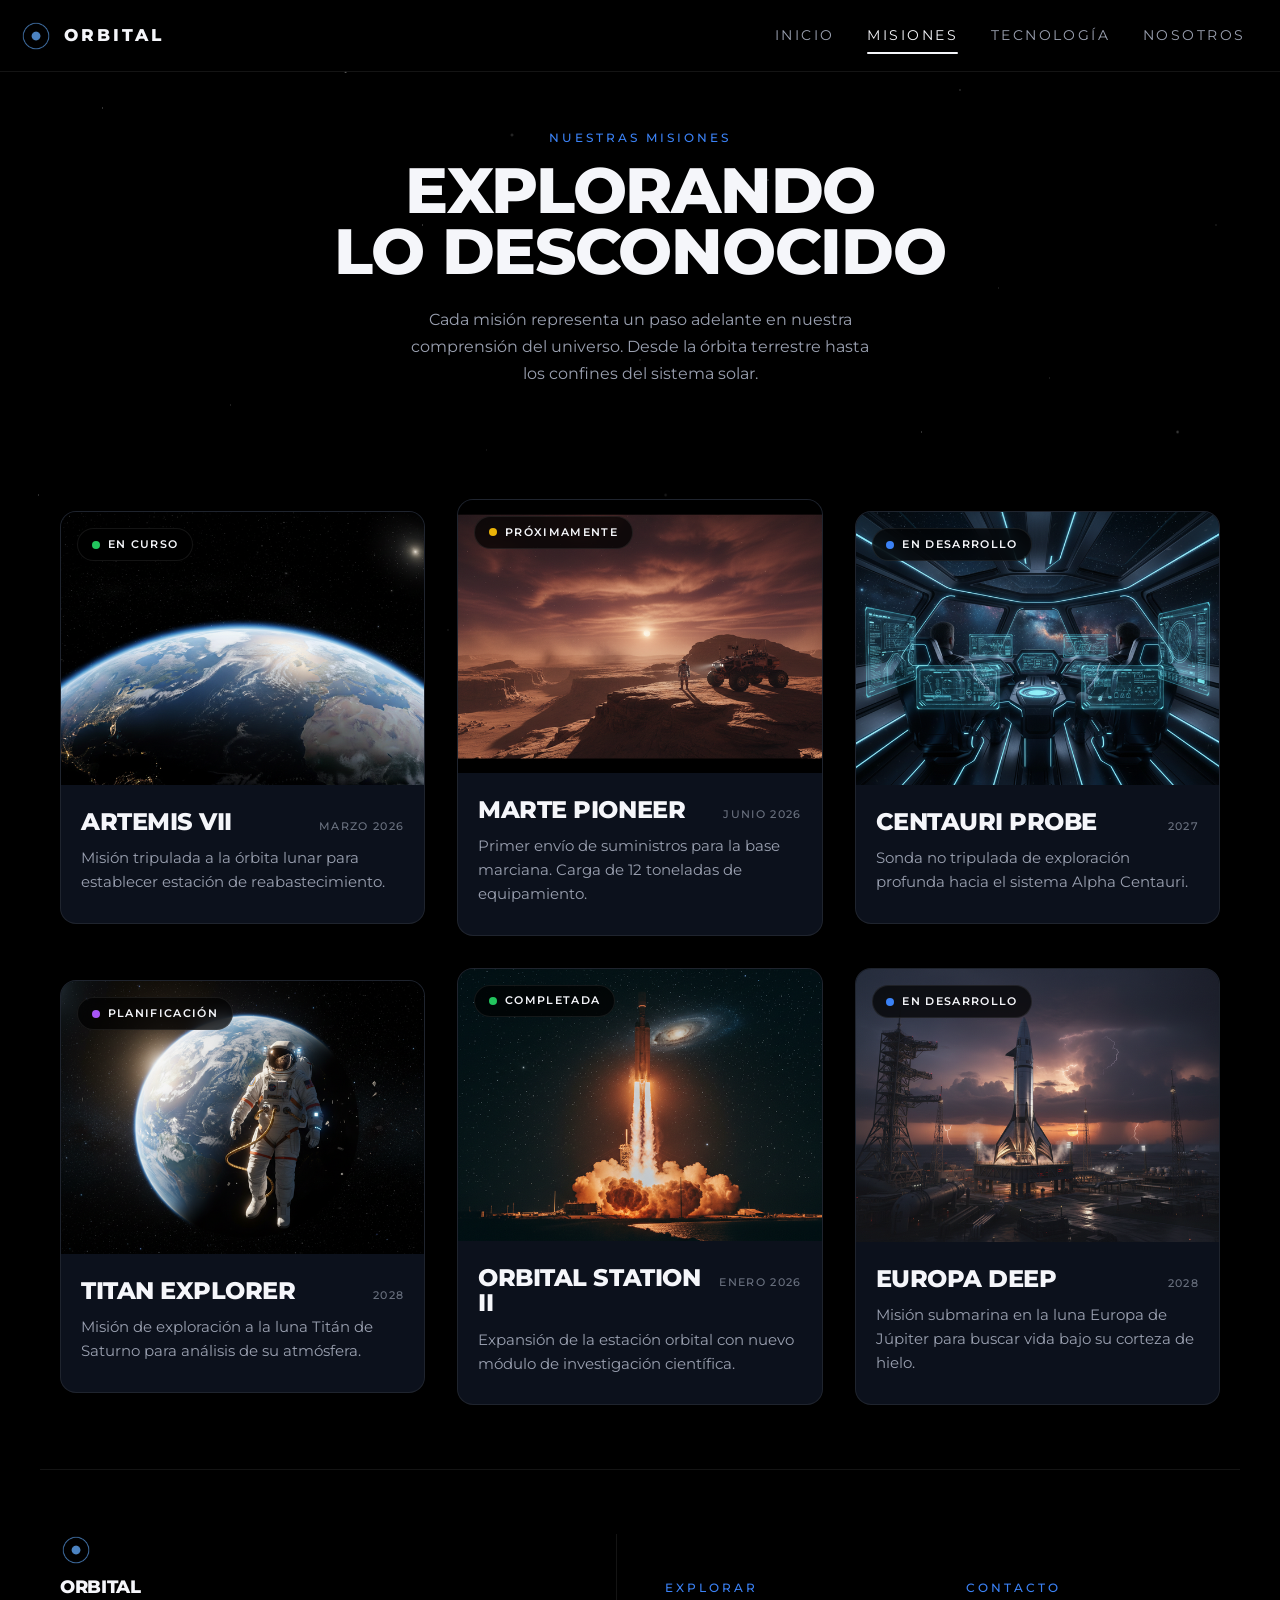
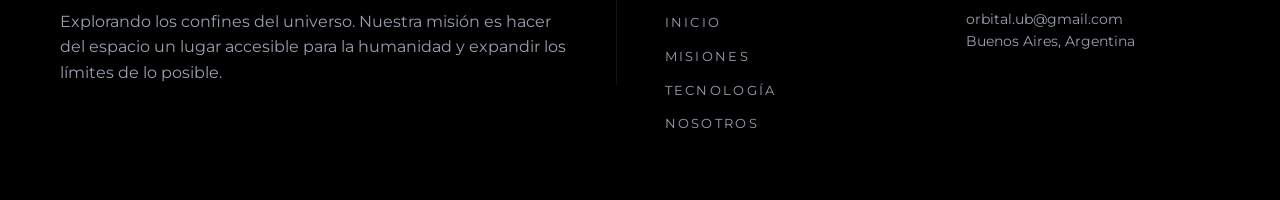
==== commit 031eb200: "Aplicar diseño de referencia - text-accent azul (var(--color-accent)), flecha scroll restaurada - "U" ====
--- a/misiones.html
+++ b/misiones.html
@@ -92,6 +92,7 @@
             </article>
         </section>
     </main>
+    <script src="script.js"></script>
     <!-- FOOTER -->
     <footer>
         <section>
--- a/estilos.css
+++ b/estilos.css
@@ -859,9 +859,9 @@
    POTENCIACIÓN
    ========================================== */
 
-/* texto de acento — blanco */
+/* texto de acento — azul */
 .text-accent {
-  color: var(--color-text);
+  color: var(--color-accent);
 }
 
 /* logon en header (nosotros) — mismo estilo que #logo */
@@ -929,9 +929,10 @@
   }
 }
 
-/* flecha de scroll — eliminada */
+/* flecha de scroll — restaurada con animación */
 .pag-inicio main>section:first-of-type::after {
-  display: none;
+  display: block;
+  animation: scroll-bounce 1.8s ease-in-out infinite;
 }
 
 /* suprimir flecha en misiones */
@@ -1191,4 +1192,86 @@
     -webkit-backdrop-filter: none;
     gap: 0.25rem;
   }
+
+  /* link activo — subrayado blanco */
+  nav#principal ul li a.active {
+    color: var(--color-text);
+    position: relative;
+  }
+
+  nav#principal ul li a.active::after {
+    content: "";
+    position: absolute;
+    bottom: 2px;
+    left: 0.9rem;
+    right: 0.9rem;
+    height: 2px;
+    background: var(--color-text);
+    border-radius: 1px;
+  }
+}
+
+/* ==========================================
+   DISEÑO REFERENCIA — vanguardia sin carousel
+   ========================================== */
+
+/* segunda línea del h3 en azul */
+#ungransalto h3 span {
+  color: var(--color-accent);
+}
+
+/* ocultar controles del carousel */
+#vanguardia-nav {
+  display: none;
+}
+
+/* mostrar todas las cards y numerarlas (mobile first) */
+#vanguardia ul {
+  counter-reset: tech-counter;
+  flex-direction: column;
+  flex-wrap: nowrap;
+}
+
+#vanguardia ul li {
+  display: flex;
+  counter-increment: tech-counter;
+  position: relative;
+  padding-top: 3.5rem;
+}
+
+#vanguardia ul li.carousel-active {
+  width: auto;
+}
+
+#vanguardia ul li::before {
+  content: "0" counter(tech-counter);
+  position: absolute;
+  top: 1.25rem;
+  left: 1.5rem;
+  font-size: 2.5rem;
+  font-weight: 800;
+  color: rgba(255, 255, 255, 0.07);
+  line-height: 1;
+  letter-spacing: -0.02em;
+  font-family: var(--font-display);
+  pointer-events: none;
+}
+
+/* link centrado debajo de las cards */
+#vanguardia>a {
+  order: 3;
+  flex: 0 0 auto;
+  margin: 0.5rem auto 0;
+  align-self: center;
+}
+
+/* 3 columnas en desktop */
+@media (min-width: 900px) {
+  #vanguardia ul {
+    flex-direction: row;
+  }
+
+  #vanguardia ul li {
+    flex: 1;
+  }
 }
